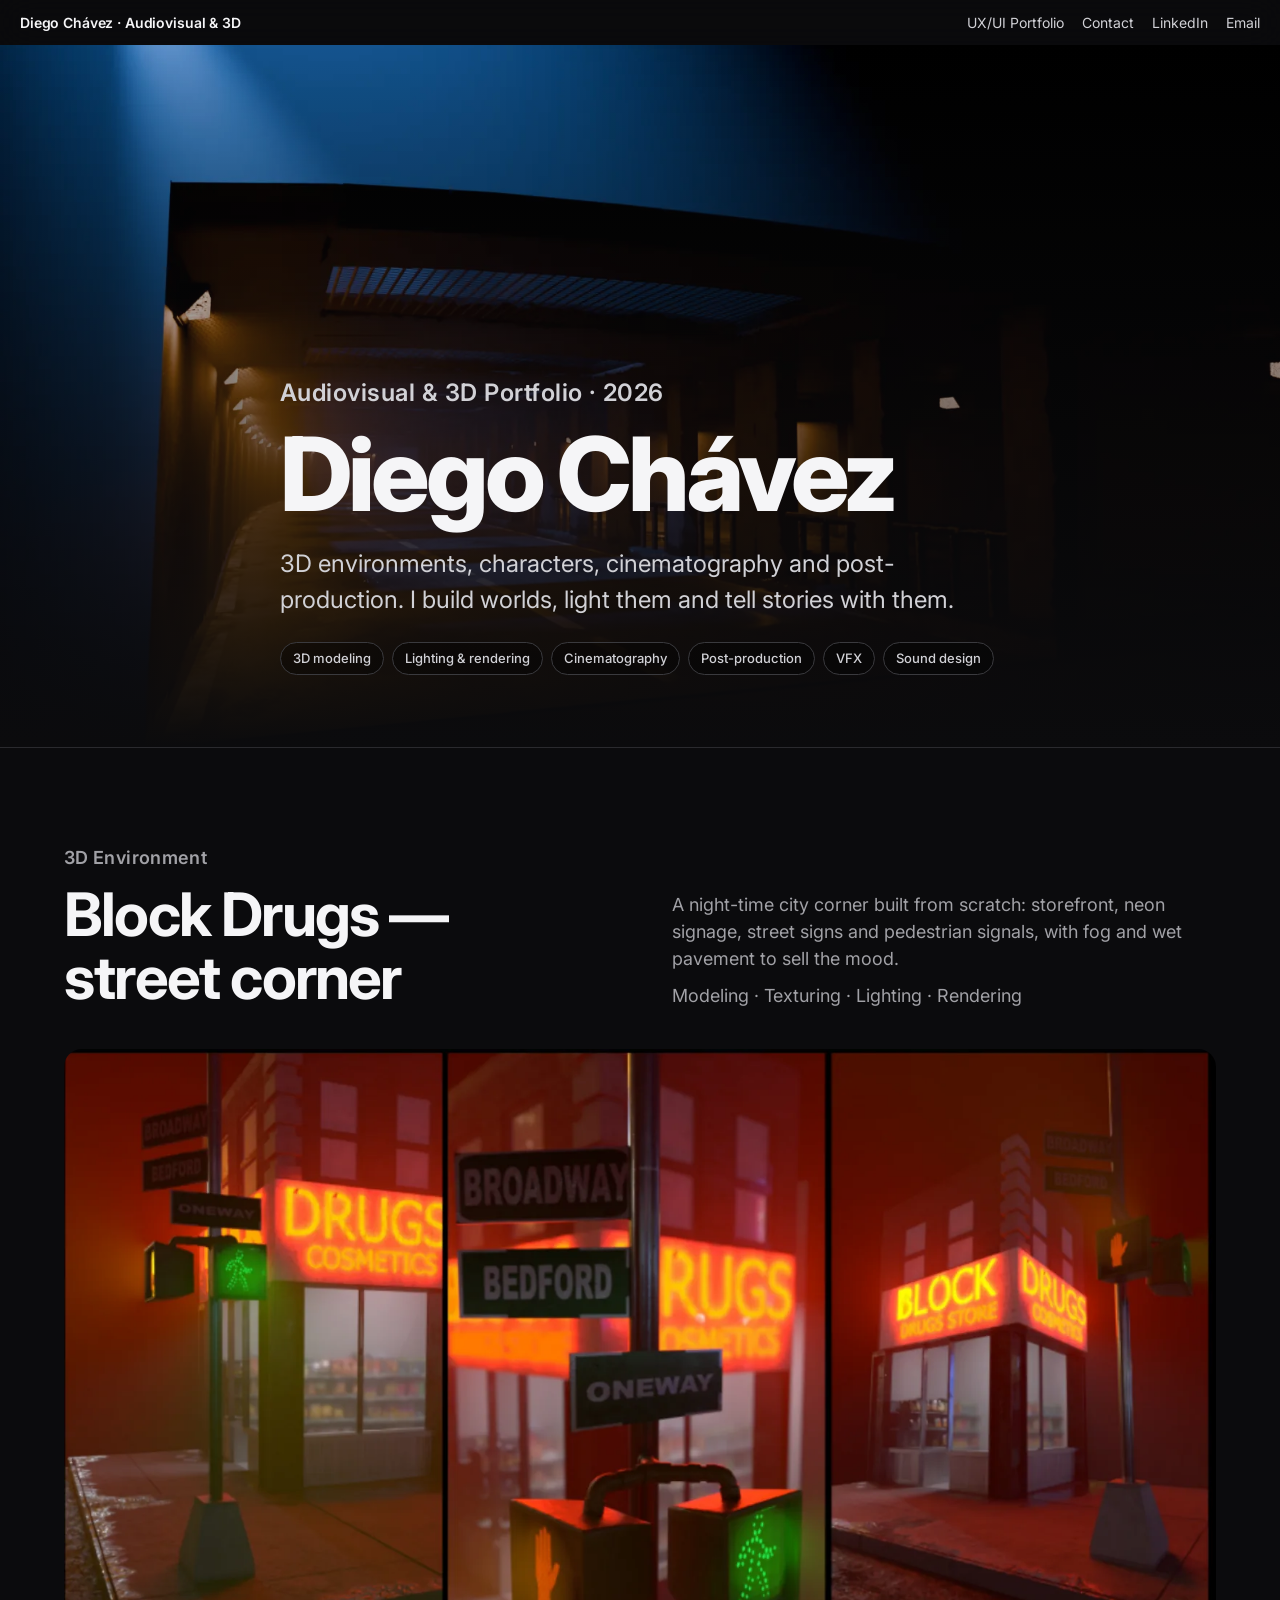
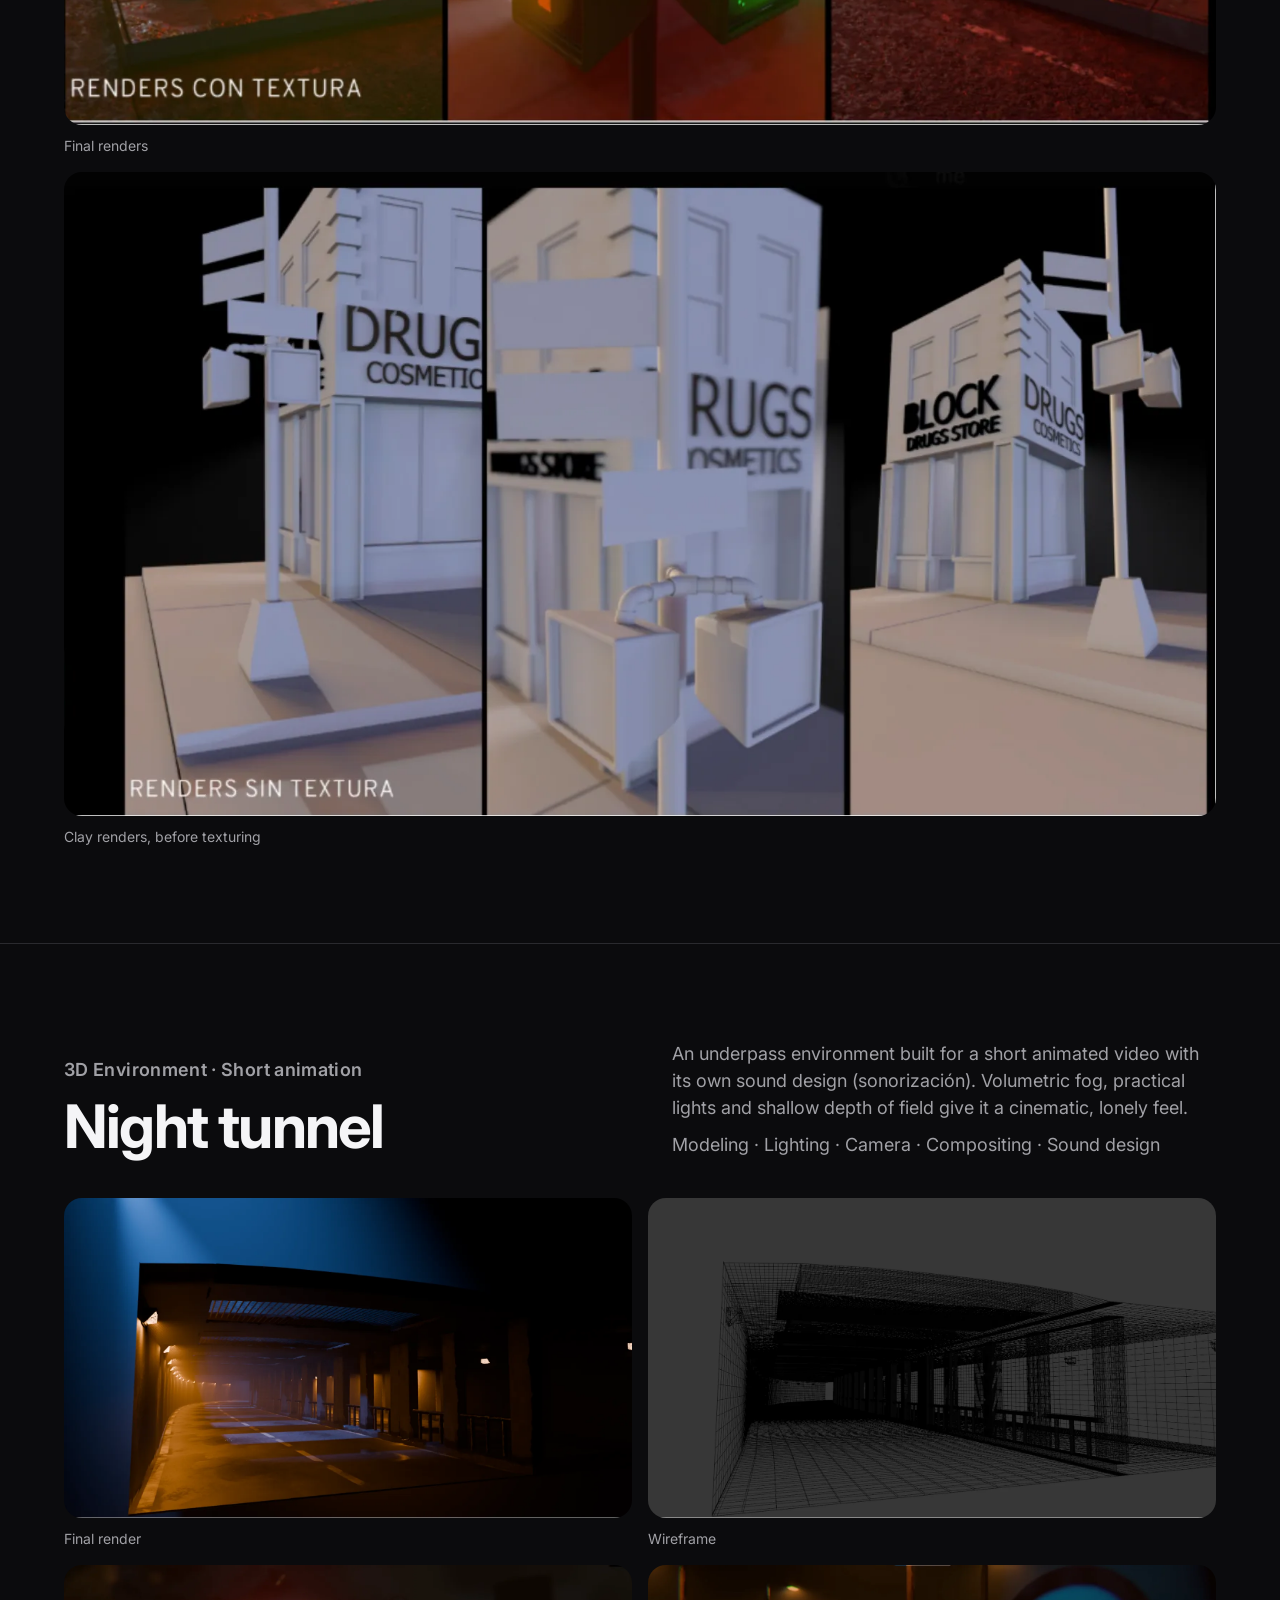
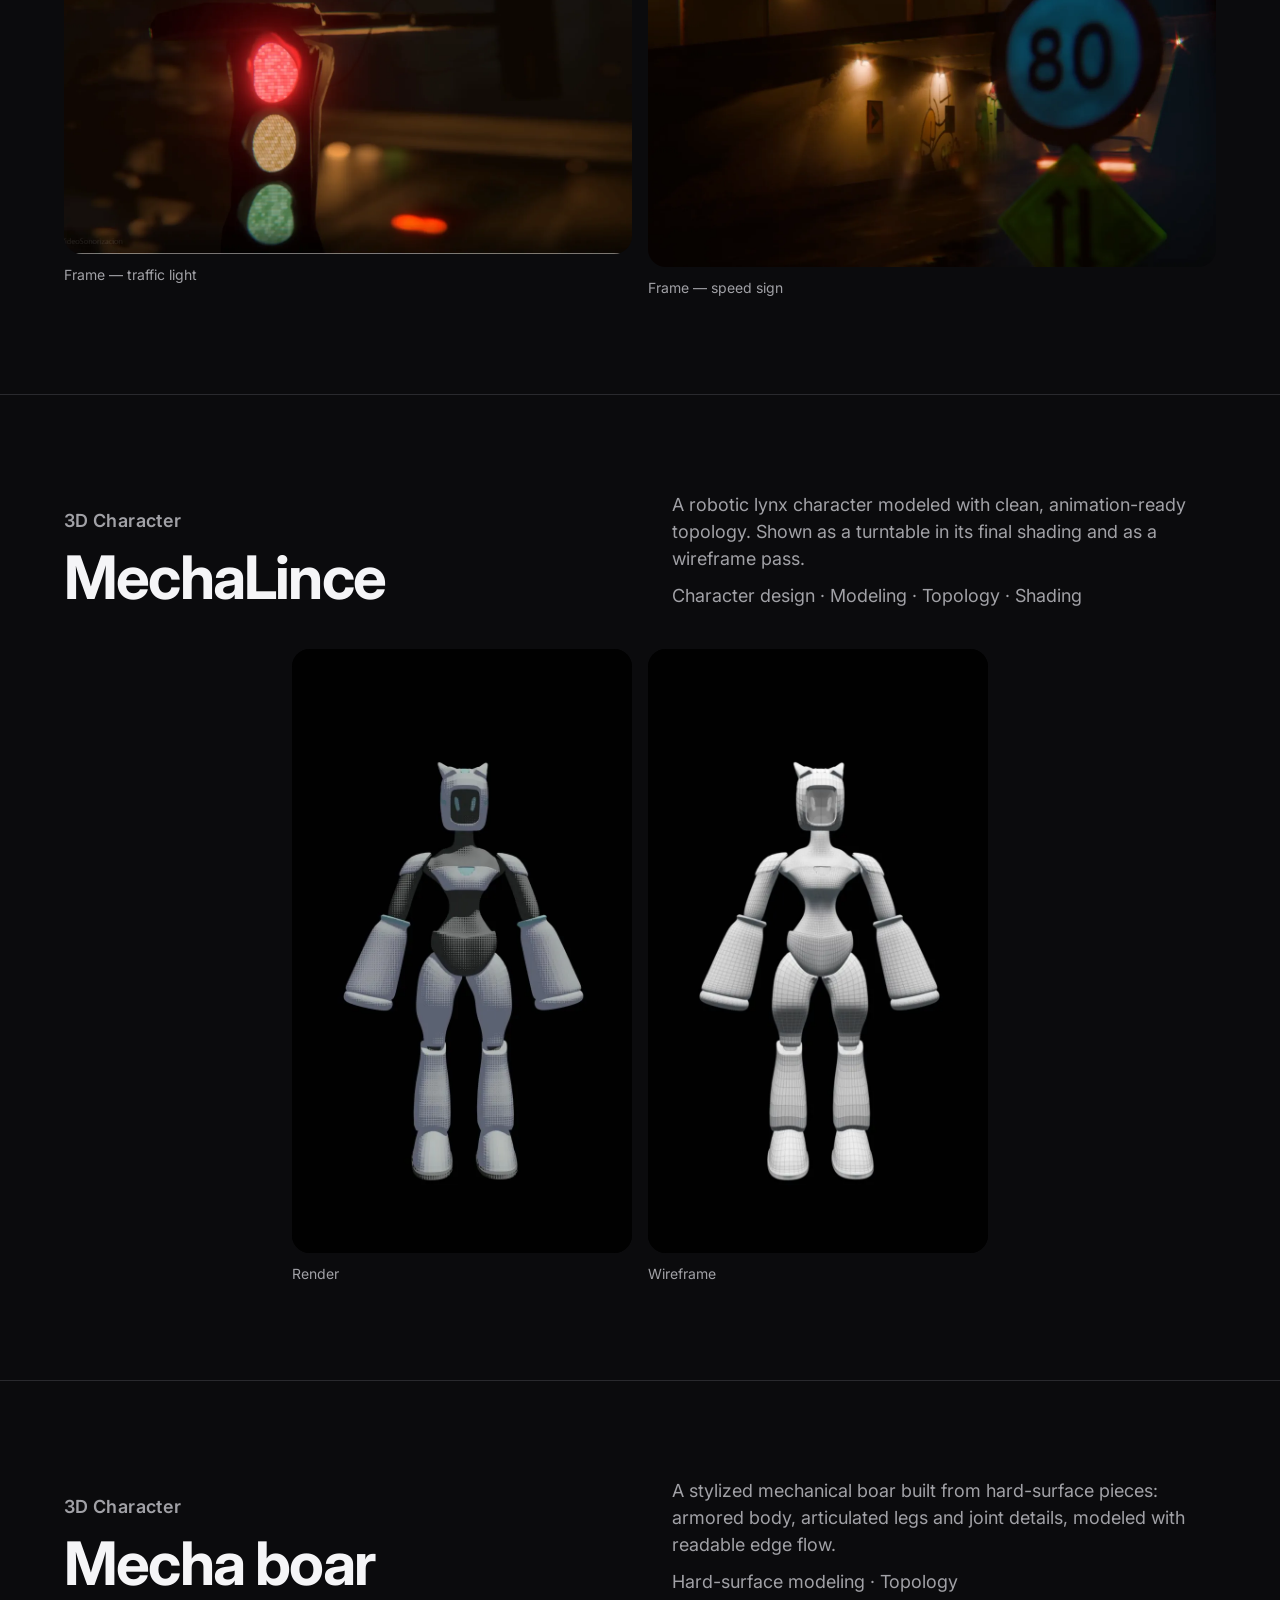
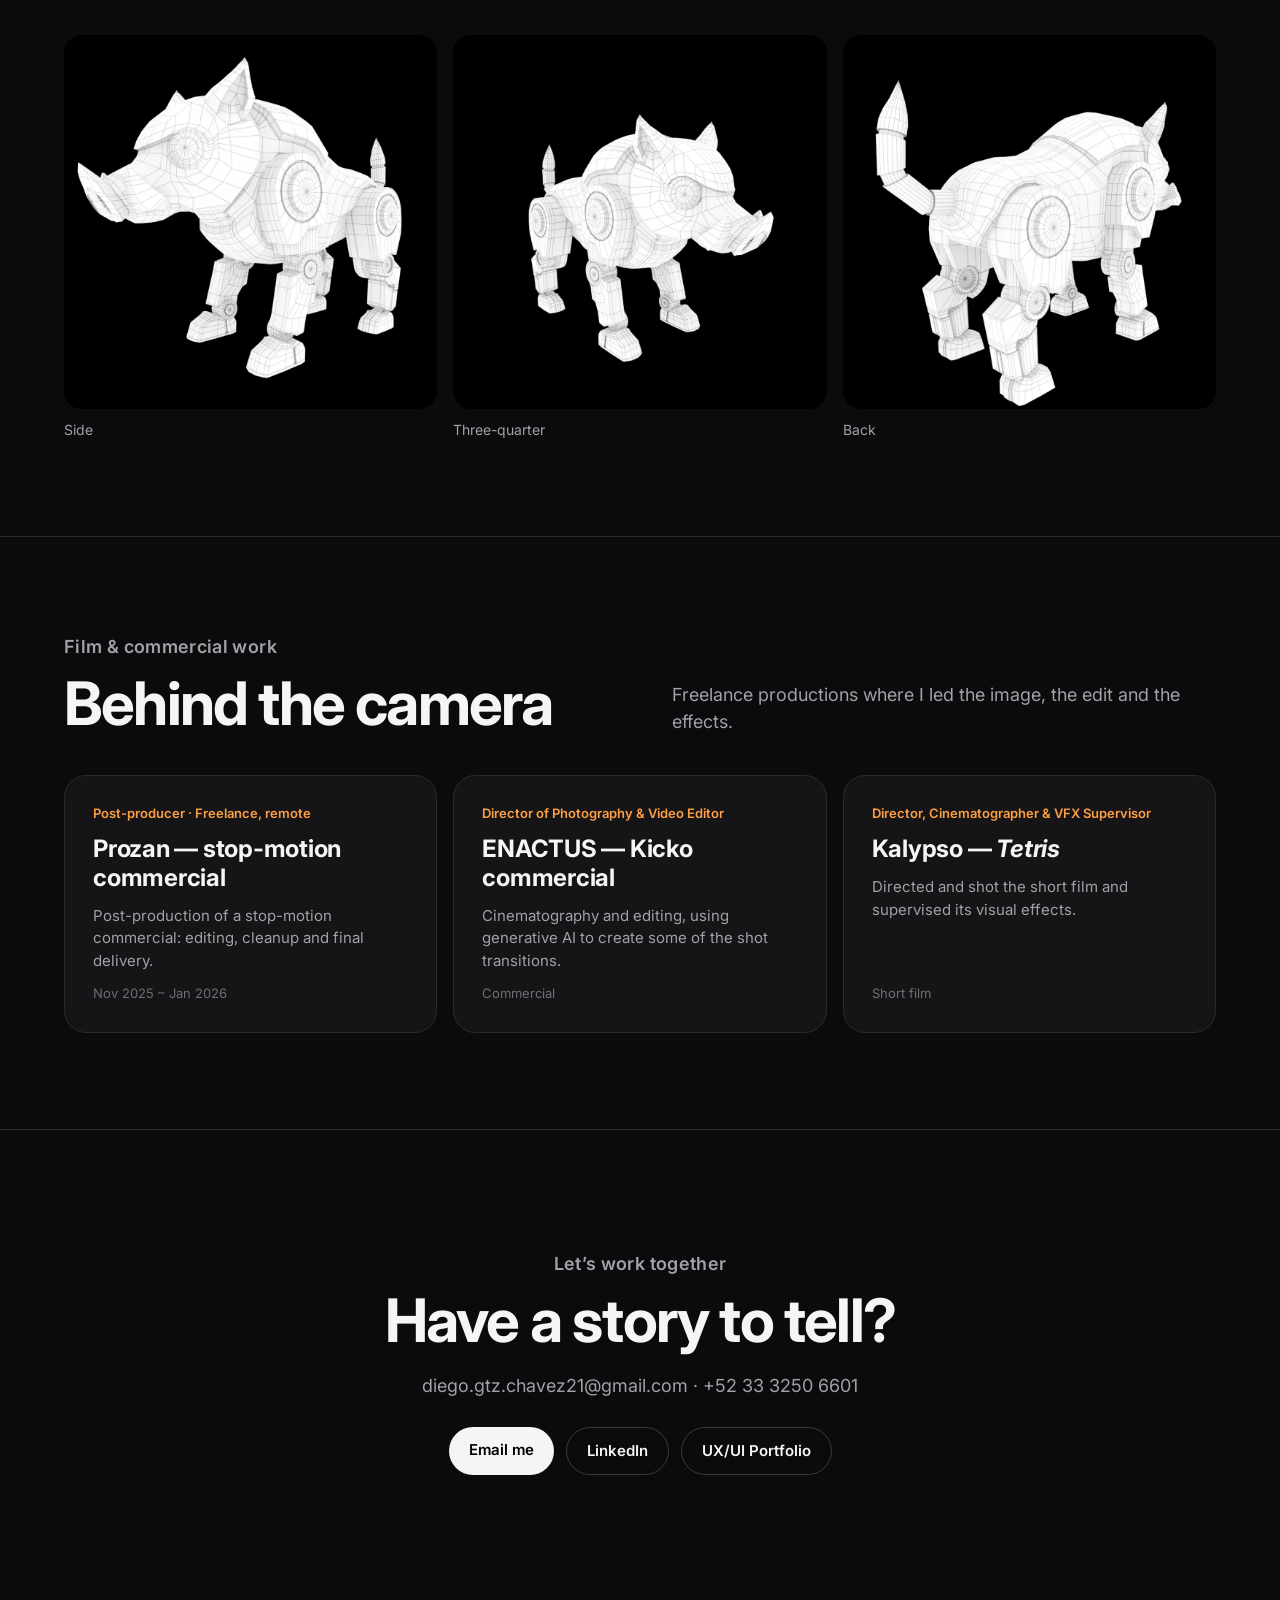
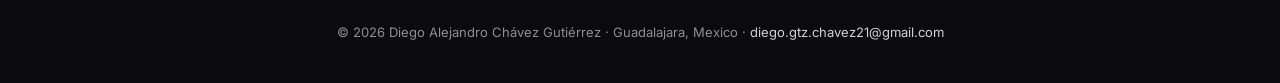
==== audiovisual/index.html @ ccfc6c52 "Add audiovisual portfolio page" ====
<!doctype html>
<html lang="en">
<head>
<meta charset="utf-8">
<meta name="viewport" content="width=device-width, initial-scale=1">
<title>Diego Chávez — Audiovisual & 3D Portfolio</title>
<meta name="description" content="Audiovisual and 3D work by Diego Chávez: 3D environments, character modeling, cinematography, post-production and VFX. Guadalajara, Mexico.">
<meta property="og:title" content="Diego Chávez — Audiovisual & 3D Portfolio">
<meta property="og:description" content="3D · Cinematography · Post-production · VFX · Guadalajara, Mexico">
<meta property="og:image" content="media/tunnel-render.webp">
<meta name="theme-color" content="#0b0b0d">
<link rel="preconnect" href="https://fonts.googleapis.com"><link rel="preconnect" href="https://fonts.gstatic.com" crossorigin>
<link href="https://fonts.googleapis.com/css2?family=Inter:wght@400..800&display=swap" rel="stylesheet">
<style>
:root{--bg:#0b0b0d;--card:#151517;--line:#2a2a2e;--text:#f5f5f7;--muted:#a1a1a6;--dim:#6e6e73;--accent:#ff9f43;--blue:#2997ff}
*{margin:0;padding:0;box-sizing:border-box}
html{scroll-behavior:smooth}
body{background:var(--bg);color:var(--text);font-family:Inter,-apple-system,BlinkMacSystemFont,'Segoe UI',sans-serif;-webkit-font-smoothing:antialiased;line-height:1.5}
a{color:inherit;text-decoration:none}
img,video{display:block;width:100%;height:auto;border-radius:18px;background:#000}
.top{position:sticky;top:0;z-index:50;display:flex;justify-content:space-between;align-items:center;gap:16px;padding:12px 20px;background:rgba(11,11,13,.72);backdrop-filter:saturate(180%) blur(18px);-webkit-backdrop-filter:saturate(180%) blur(18px);font-size:14px}
.top b{font-weight:600;letter-spacing:-.01em;white-space:nowrap}
.top nav{display:flex;gap:18px;flex-wrap:wrap}
.top nav a{color:#d1d1d6}.top nav a:hover{color:#fff}
.wrap{max-width:1200px;margin:0 auto;padding:0 24px}
.hero{min-height:78vh;display:flex;flex-direction:column;justify-content:flex-end;padding:120px 0 72px;background:linear-gradient(180deg,rgba(11,11,13,0) 0%,rgba(11,11,13,.55) 55%,var(--bg) 100%),url(media/tunnel-render.webp) center/cover no-repeat}
.eyebrow{font-size:15px;font-weight:600;color:var(--accent);letter-spacing:.02em;margin-bottom:12px}
h1{font-size:clamp(44px,8vw,104px);font-weight:800;letter-spacing:-.04em;line-height:1}
.hero p{font-size:clamp(18px,2.2vw,24px);color:#d1d1d6;max-width:720px;margin-top:20px}
.tags{display:flex;flex-wrap:wrap;gap:8px;margin-top:24px}
.tag{font-size:13px;font-weight:500;color:#d1d1d6;border:1px solid #3a3a3e;border-radius:999px;padding:6px 12px;background:rgba(0,0,0,.35)}
section{padding:96px 0;border-top:1px solid var(--line)}
.head{display:grid;grid-template-columns:1fr 1fr;gap:32px 64px;align-items:end;margin-bottom:40px}
h2{font-size:clamp(34px,5vw,60px);font-weight:700;letter-spacing:-.03em;line-height:1.05}
.head p{color:var(--muted);font-size:18px}
.meta{font-size:14px;color:var(--dim);margin-top:10px}
.grid{display:grid;gap:16px}
.g2{grid-template-columns:1fr 1fr}.g3{grid-template-columns:repeat(3,1fr)}
figure{display:flex;flex-direction:column;gap:10px}
figcaption{font-size:14px;color:var(--muted)}
.vert{display:grid;grid-template-columns:repeat(2,minmax(0,340px));gap:16px;justify-content:center}
.cards{display:grid;grid-template-columns:repeat(3,1fr);gap:16px}
.card{background:var(--card);border:1px solid var(--line);border-radius:22px;padding:28px;display:flex;flex-direction:column;gap:12px}
.card .role{font-size:13px;font-weight:600;color:var(--accent)}
.card h3{font-size:24px;font-weight:700;letter-spacing:-.01em;line-height:1.2}
.card p{color:var(--muted);font-size:15px}
.card .when{font-size:13px;color:var(--dim);margin-top:auto}
.cta{text-align:center;padding:120px 0}
.cta h2{margin-bottom:20px}
.cta p{color:var(--muted);font-size:18px}
.cta .links{display:flex;gap:12px;justify-content:center;flex-wrap:wrap;margin-top:28px}
.btn{font-size:15px;font-weight:600;padding:12px 20px;border-radius:999px;background:var(--text);color:#000}
.btn.ghost{background:transparent;color:var(--text);border:1px solid #3a3a3e}
footer{color:#8e8e93;text-align:center;font-size:13px;padding:28px 16px 40px}
footer a{color:#d1d1d6}
@media (max-width:860px){.head,.g2,.g3,.cards{grid-template-columns:1fr}.head{gap:16px}section{padding:72px 0}}
@media (max-width:640px){.top{font-size:12px;padding:10px 14px}.top nav{gap:12px}.top nav a:nth-child(n+3){display:none}.wrap{padding:0 16px}.vert{grid-template-columns:1fr 1fr;gap:10px}}
</style>
</head>
<body>
<header class="top"><b>Diego Chávez · Audiovisual & 3D</b>
<nav><a href="../">UX/UI Portfolio</a><a href="#contact">Contact</a><a href="https://www.linkedin.com/in/diego-cha" target="_blank" rel="noopener">LinkedIn</a><a href="mailto:diego.gtz.chavez21@gmail.com">Email</a></nav></header>

<main>
<div class="hero"><div class="wrap">
  <p class="eyebrow">Audiovisual & 3D Portfolio · 2026</p>
  <h1>Diego Chávez</h1>
  <p>3D environments, characters, cinematography and post-production. I build worlds, light them and tell stories with them.</p>
  <div class="tags"><span class="tag">3D modeling</span><span class="tag">Lighting & rendering</span><span class="tag">Cinematography</span><span class="tag">Post-production</span><span class="tag">VFX</span><span class="tag">Sound design</span></div>
</div></div>

<section id="corner"><div class="wrap">
  <div class="head">
    <div><p class="eyebrow">3D Environment</p><h2>Block Drugs — street corner</h2></div>
    <div><p>A night-time city corner built from scratch: storefront, neon signage, street signs and pedestrian signals, with fog and wet pavement to sell the mood.</p><p class="meta">Modeling · Texturing · Lighting · Rendering</p></div>
  </div>
  <div class="grid">
    <figure><img src="media/corner-textured.webp" alt="Block Drugs street corner, final textured renders with neon lighting" loading="lazy"><figcaption>Final renders</figcaption></figure>
    <figure><img src="media/corner-clay.webp" alt="Block Drugs street corner, untextured clay renders" loading="lazy"><figcaption>Clay renders, before texturing</figcaption></figure>
  </div>
</div></section>

<section id="tunnel"><div class="wrap">
  <div class="head">
    <div><p class="eyebrow">3D Environment · Short animation</p><h2>Night tunnel</h2></div>
    <div><p>An underpass environment built for a short animated video with its own sound design (sonorización). Volumetric fog, practical lights and shallow depth of field give it a cinematic, lonely feel.</p><p class="meta">Modeling · Lighting · Camera · Compositing · Sound design</p></div>
  </div>
  <div class="grid g2">
    <figure><img src="media/tunnel-render.webp" alt="Night tunnel final render with orange lights and blue haze" loading="lazy"><figcaption>Final render</figcaption></figure>
    <figure><img src="media/tunnel-wireframe.webp" alt="Night tunnel wireframe" loading="lazy"><figcaption>Wireframe</figcaption></figure>
    <figure><img src="media/tunnel-traffic-light.webp" alt="Close-up of a red traffic light at night" loading="lazy"><figcaption>Frame — traffic light</figcaption></figure>
    <figure><img src="media/tunnel-sign.webp" alt="Speed limit 80 sign in the foreground of the tunnel" loading="lazy"><figcaption>Frame — speed sign</figcaption></figure>
  </div>
</div></section>

<section id="mechalince"><div class="wrap">
  <div class="head">
    <div><p class="eyebrow">3D Character</p><h2>MechaLince</h2></div>
    <div><p>A robotic lynx character modeled with clean, animation-ready topology. Shown as a turntable in its final shading and as a wireframe pass.</p><p class="meta">Character design · Modeling · Topology · Shading</p></div>
  </div>
  <div class="vert">
    <figure><video src="media/mechalince.mp4" poster="media/mechalince-poster.webp" autoplay muted loop playsinline preload="metadata" aria-label="MechaLince turntable render"></video><figcaption>Render</figcaption></figure>
    <figure><video src="media/mechalince-wireframe.mp4" poster="media/mechalince-wireframe-poster.webp" autoplay muted loop playsinline preload="metadata" aria-label="MechaLince wireframe turntable"></video><figcaption>Wireframe</figcaption></figure>
  </div>
</div></section>

<section id="boar"><div class="wrap">
  <div class="head">
    <div><p class="eyebrow">3D Character</p><h2>Mecha boar</h2></div>
    <div><p>A stylized mechanical boar built from hard-surface pieces: armored body, articulated legs and joint details, modeled with readable edge flow.</p><p class="meta">Hard-surface modeling · Topology</p></div>
  </div>
  <div class="grid g3">
    <figure><img src="media/boar-side.webp" alt="Mecha boar wireframe, side view" loading="lazy"><figcaption>Side</figcaption></figure>
    <figure><img src="media/boar-front.webp" alt="Mecha boar wireframe, three-quarter view" loading="lazy"><figcaption>Three-quarter</figcaption></figure>
    <figure><img src="media/boar-back.webp" alt="Mecha boar wireframe, back view" loading="lazy"><figcaption>Back</figcaption></figure>
  </div>
</div></section>

<section id="film"><div class="wrap">
  <div class="head">
    <div><p class="eyebrow">Film & commercial work</p><h2>Behind the camera</h2></div>
    <div><p>Freelance productions where I led the image, the edit and the effects.</p></div>
  </div>
  <div class="cards">
    <article class="card"><p class="role">Post-producer · Freelance, remote</p><h3>Prozan — stop-motion commercial</h3><p>Post-production of a stop-motion commercial: editing, cleanup and final delivery.</p><p class="when">Nov 2025 – Jan 2026</p></article>
    <article class="card"><p class="role">Director of Photography & Video Editor</p><h3>ENACTUS — Kicko commercial</h3><p>Cinematography and editing, using generative AI to create some of the shot transitions.</p><p class="when">Commercial</p></article>
    <article class="card"><p class="role">Director, Cinematographer & VFX Supervisor</p><h3>Kalypso — <i>Tetris</i></h3><p>Directed and shot the short film and supervised its visual effects.</p><p class="when">Short film</p></article>
  </div>
</div></section>

<section id="contact" class="cta"><div class="wrap">
  <p class="eyebrow">Let’s work together</p>
  <h2>Have a story to tell?</h2>
  <p>diego.gtz.chavez21@gmail.com · +52 33 3250 6601</p>
  <div class="links"><a class="btn" href="mailto:diego.gtz.chavez21@gmail.com">Email me</a><a class="btn ghost" href="https://www.linkedin.com/in/diego-cha" target="_blank" rel="noopener">LinkedIn</a><a class="btn ghost" href="../">UX/UI Portfolio</a></div>
</div></section>
</main>
<footer>© 2026 Diego Alejandro Chávez Gutiérrez · Guadalajara, Mexico · <a href="mailto:diego.gtz.chavez21@gmail.com">diego.gtz.chavez21@gmail.com</a></footer>
</body>
</html>
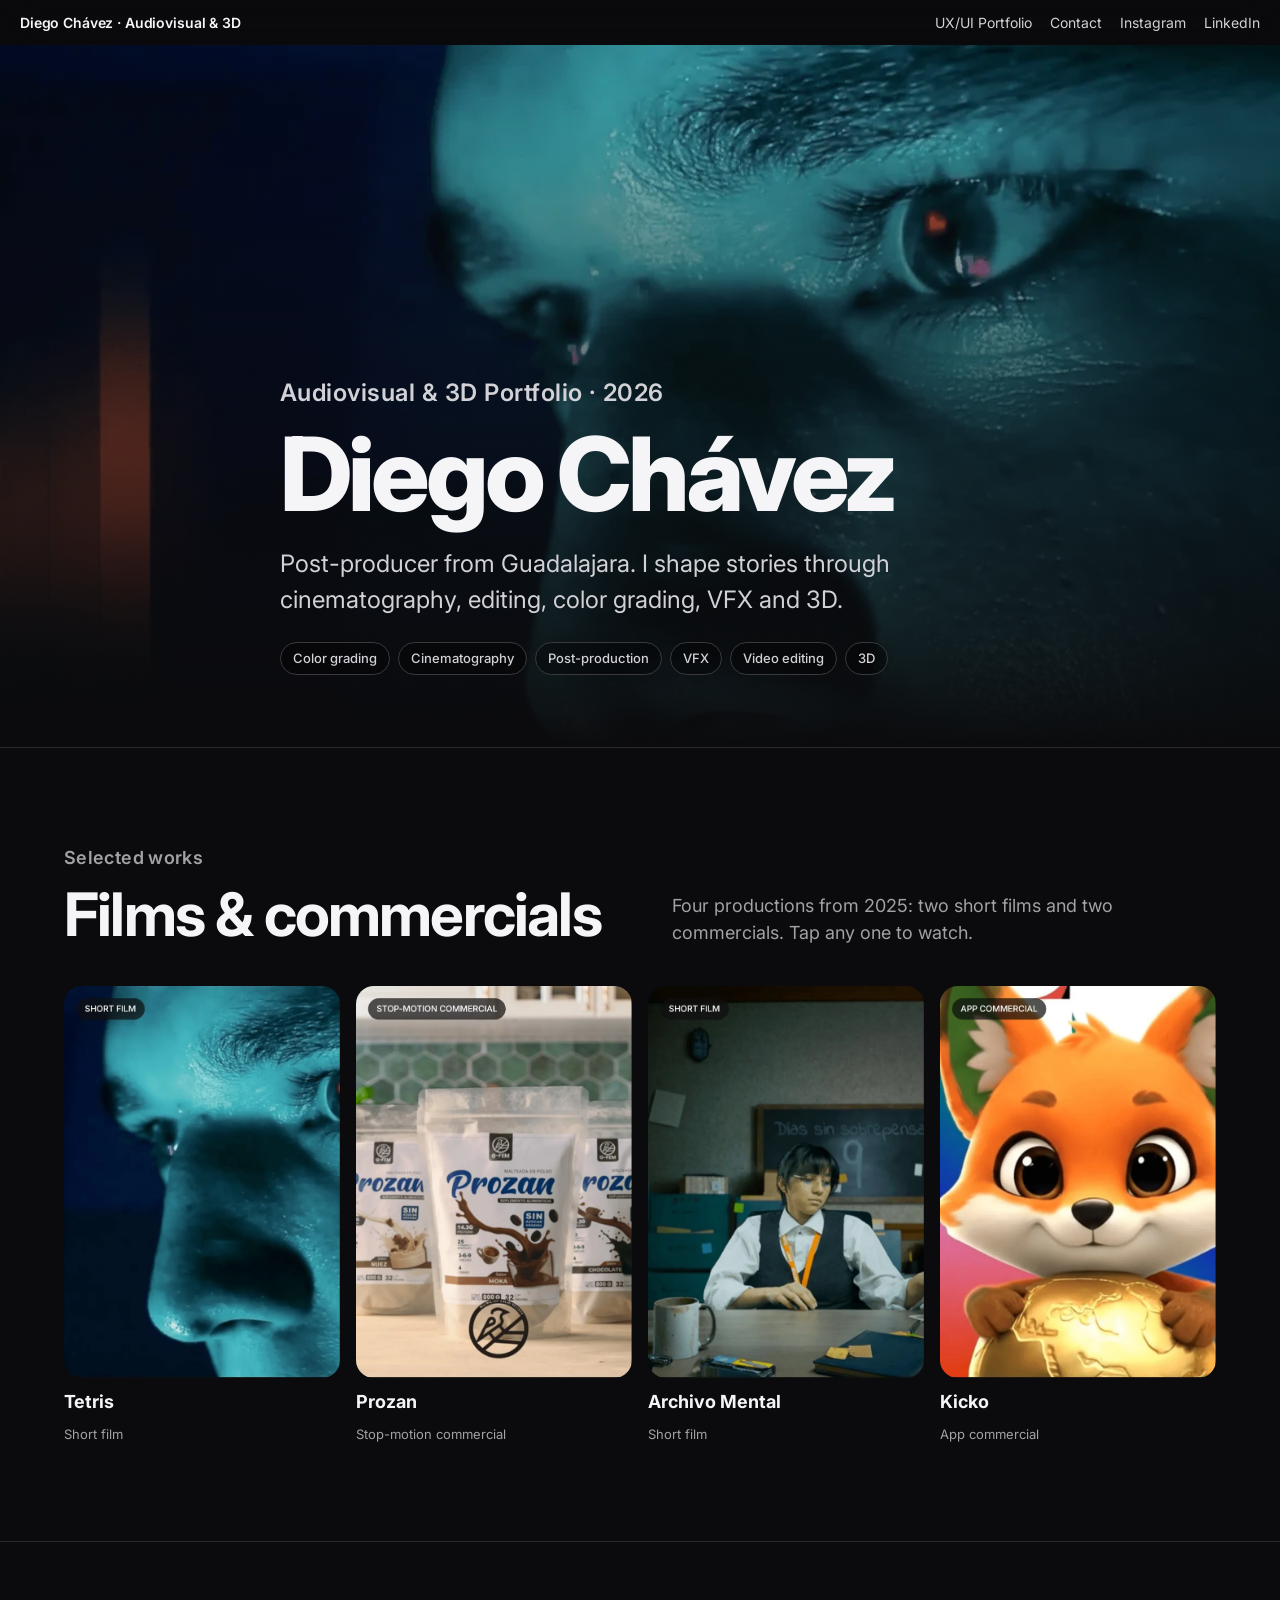
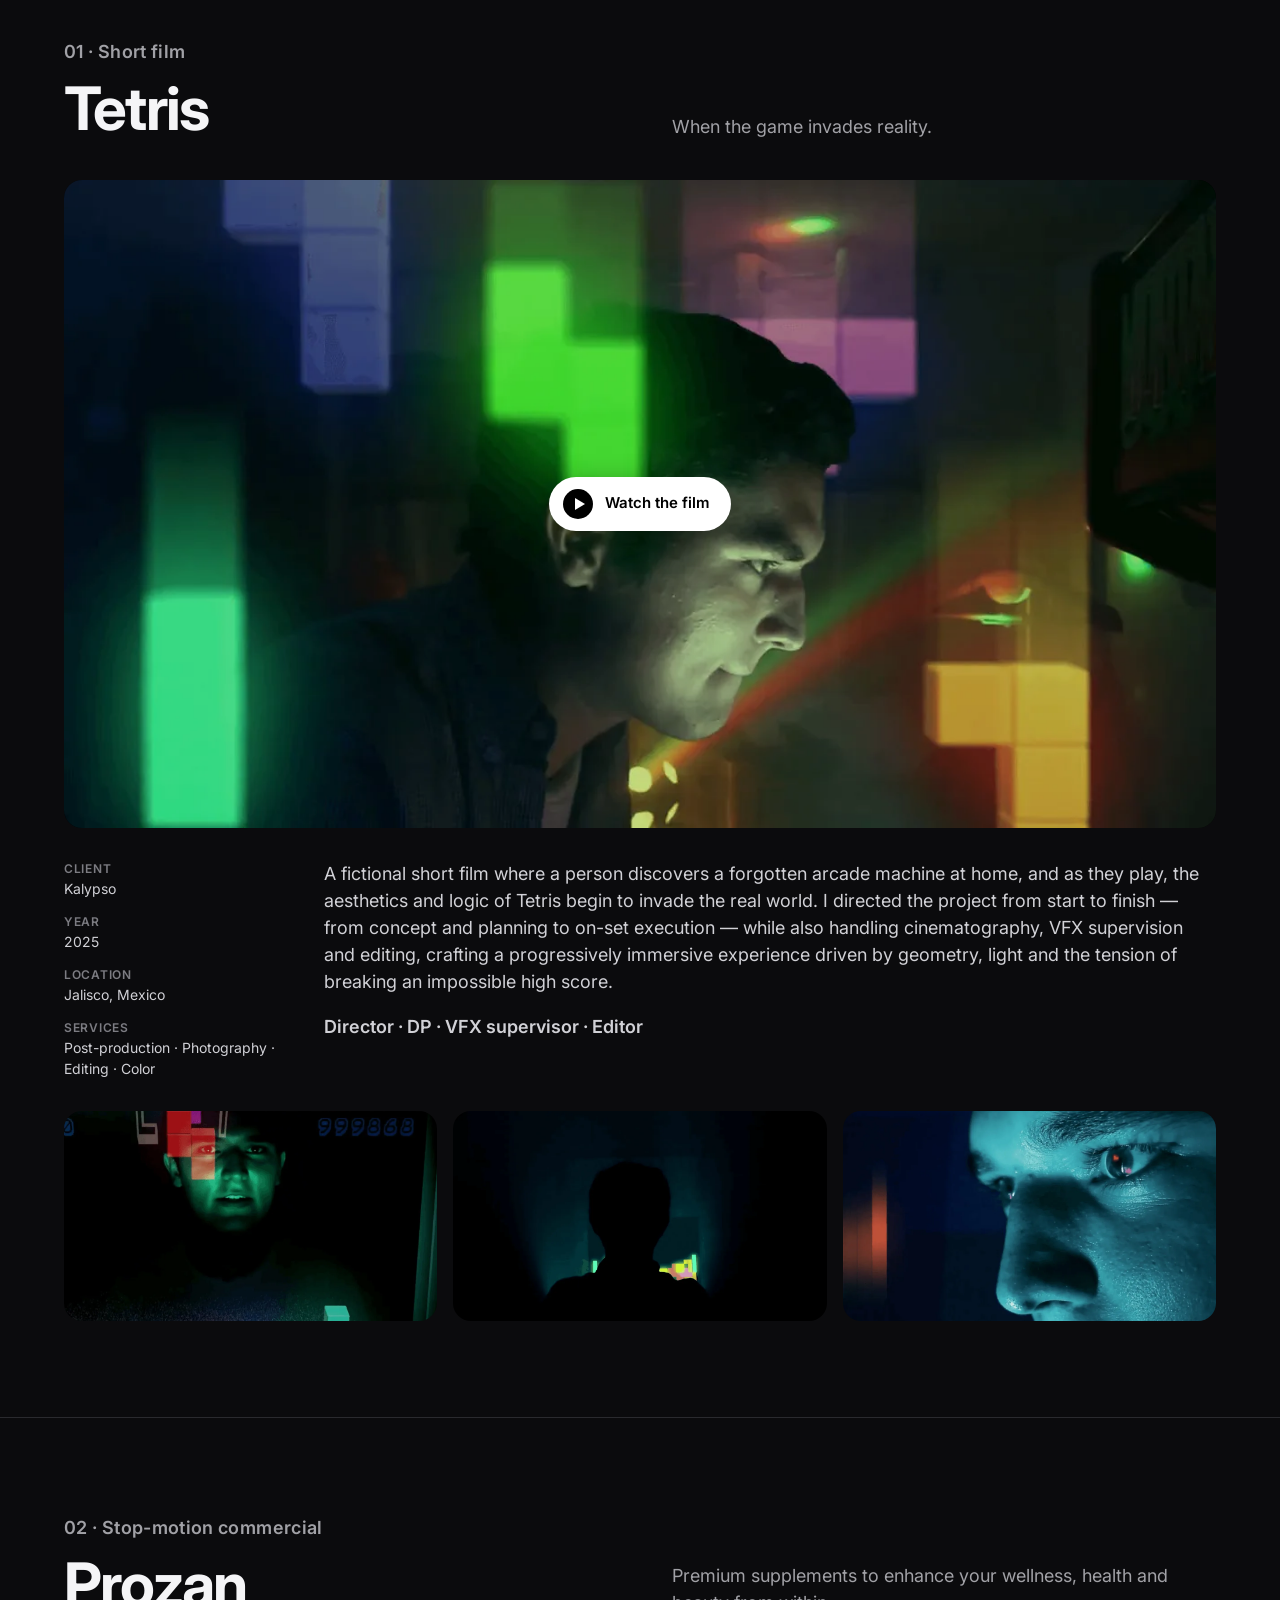
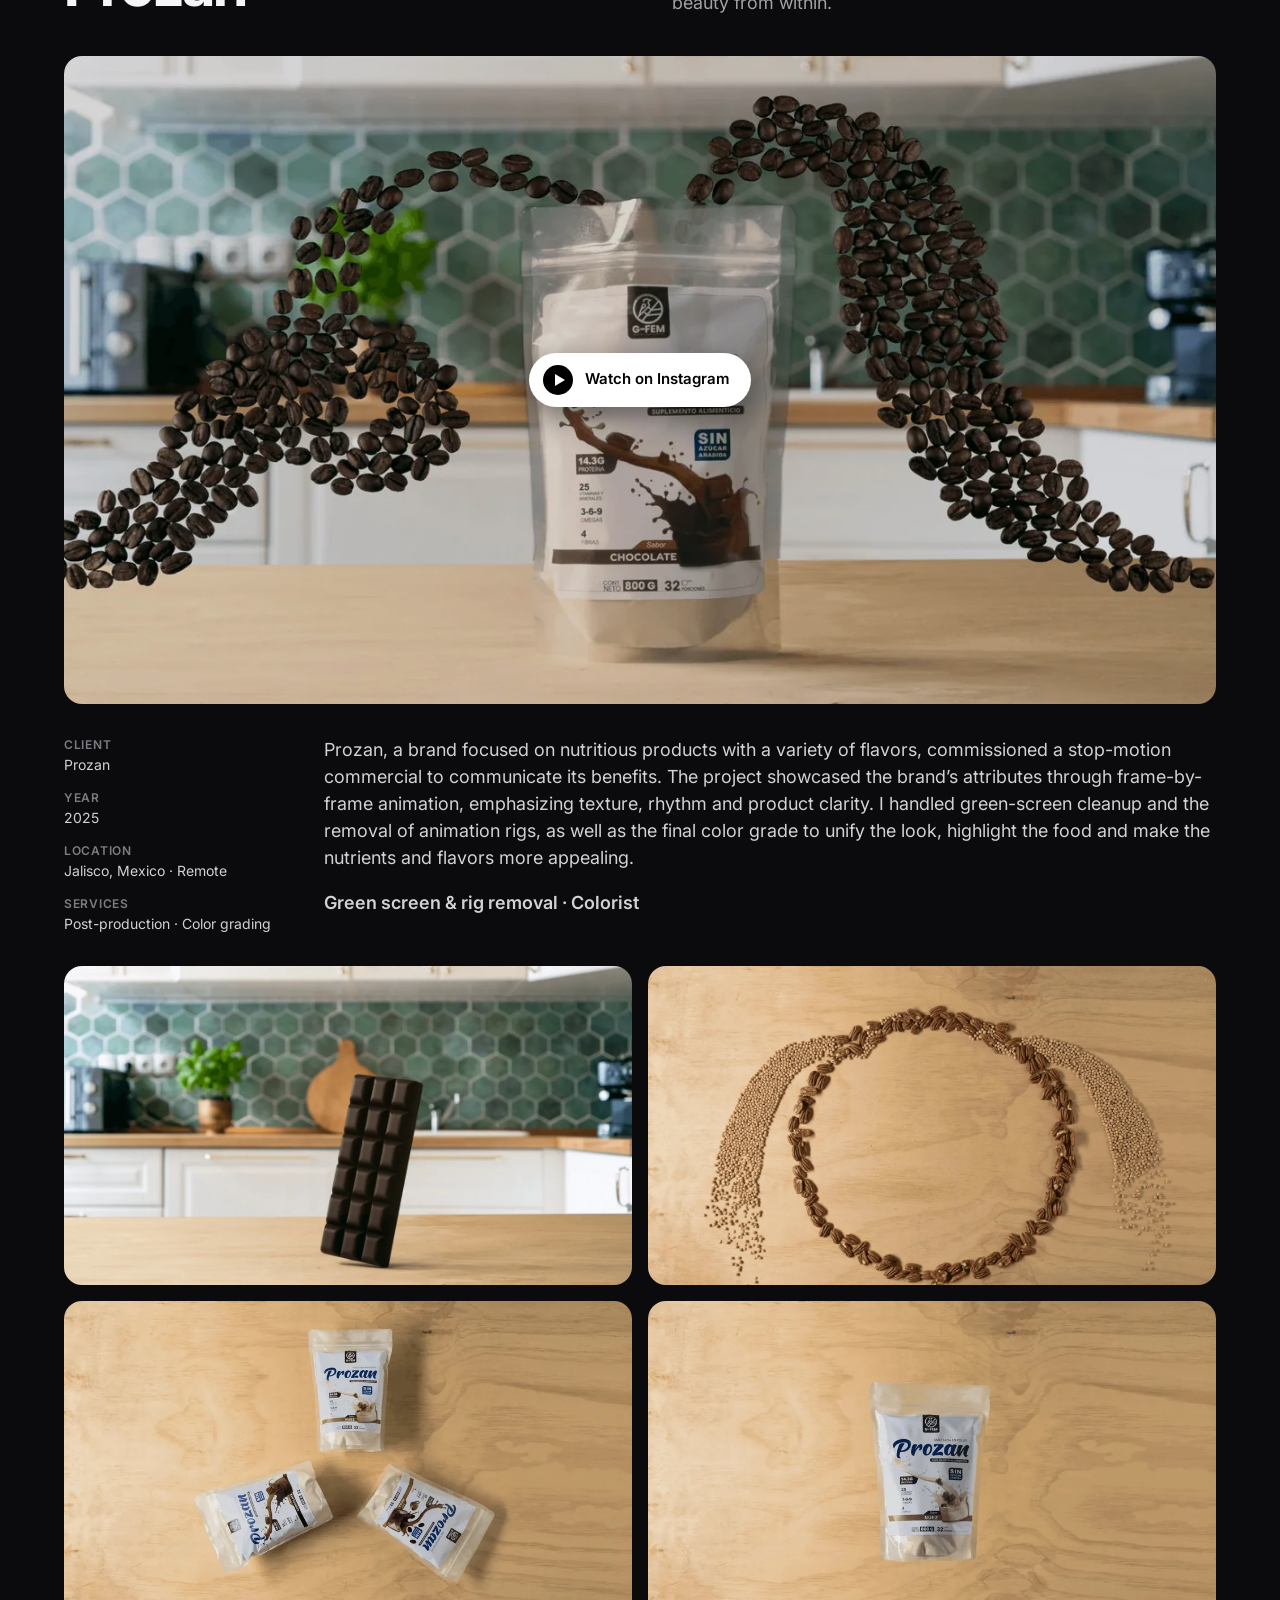
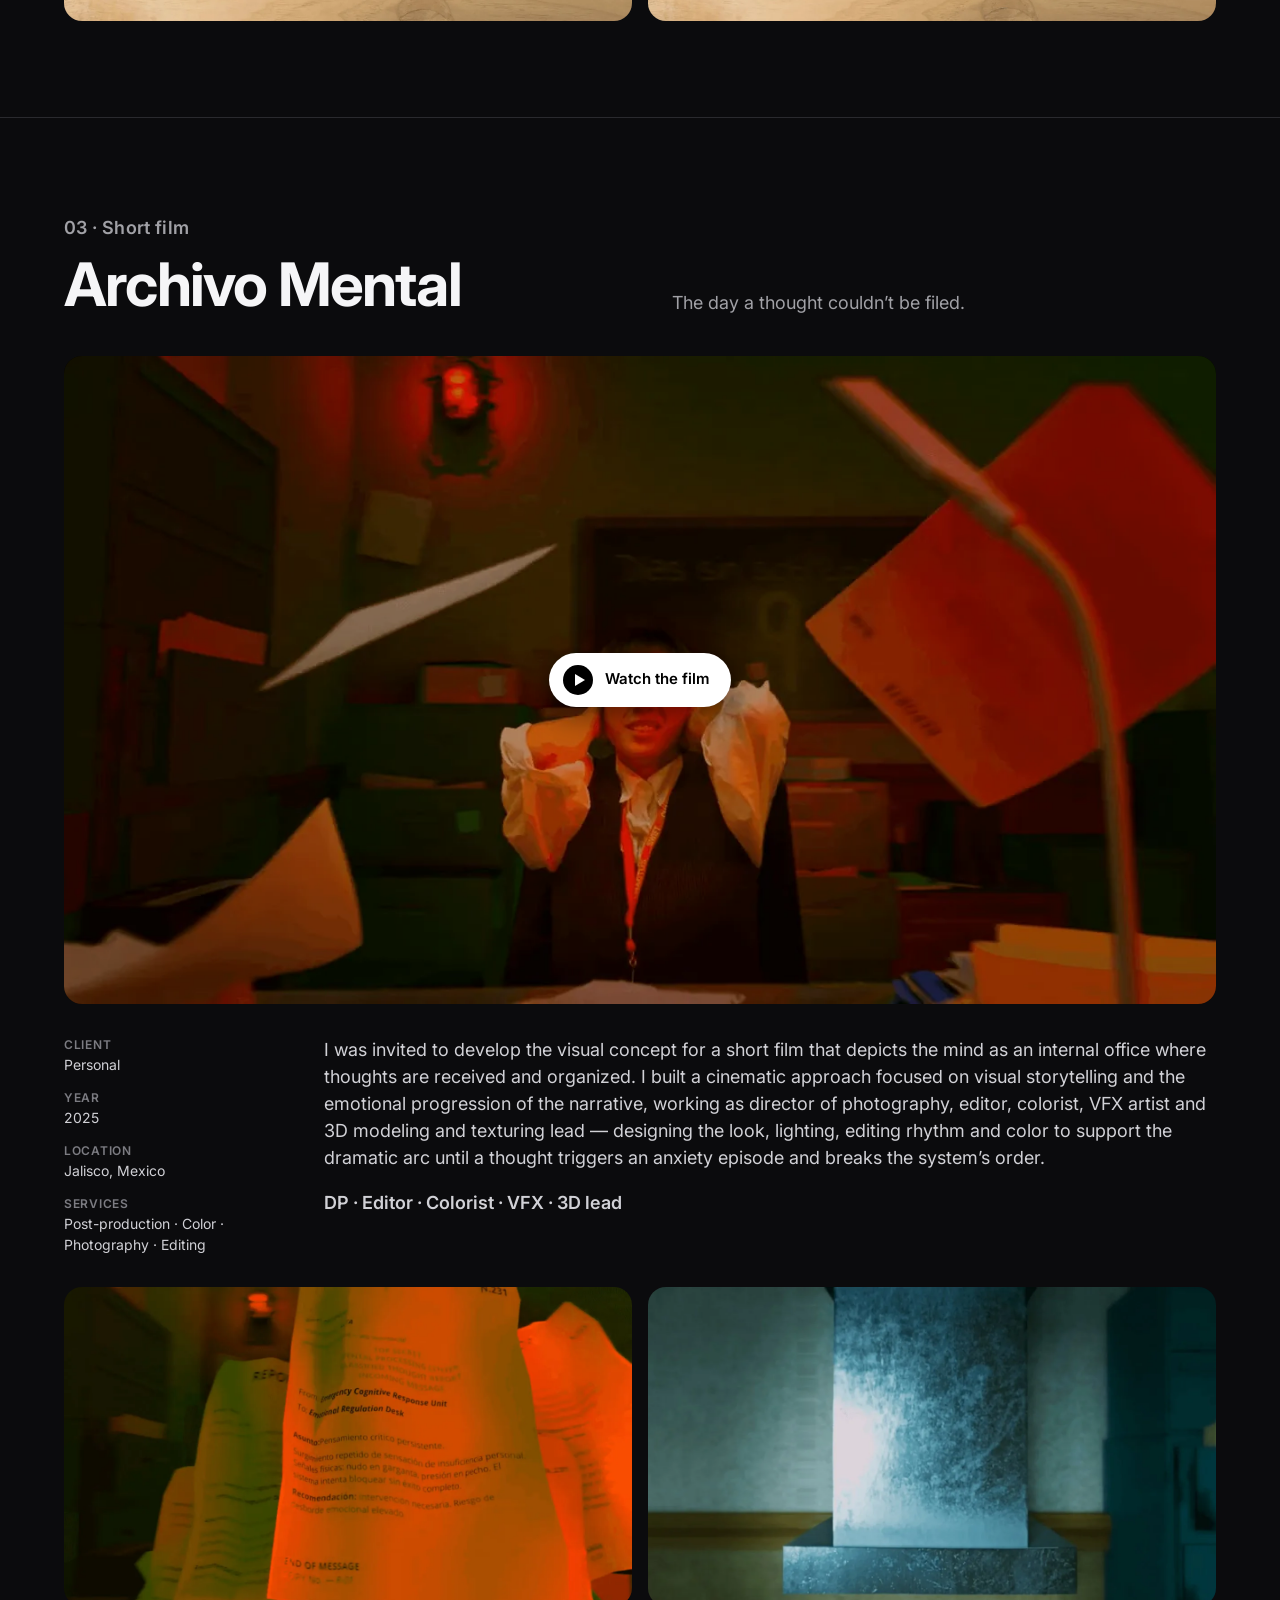
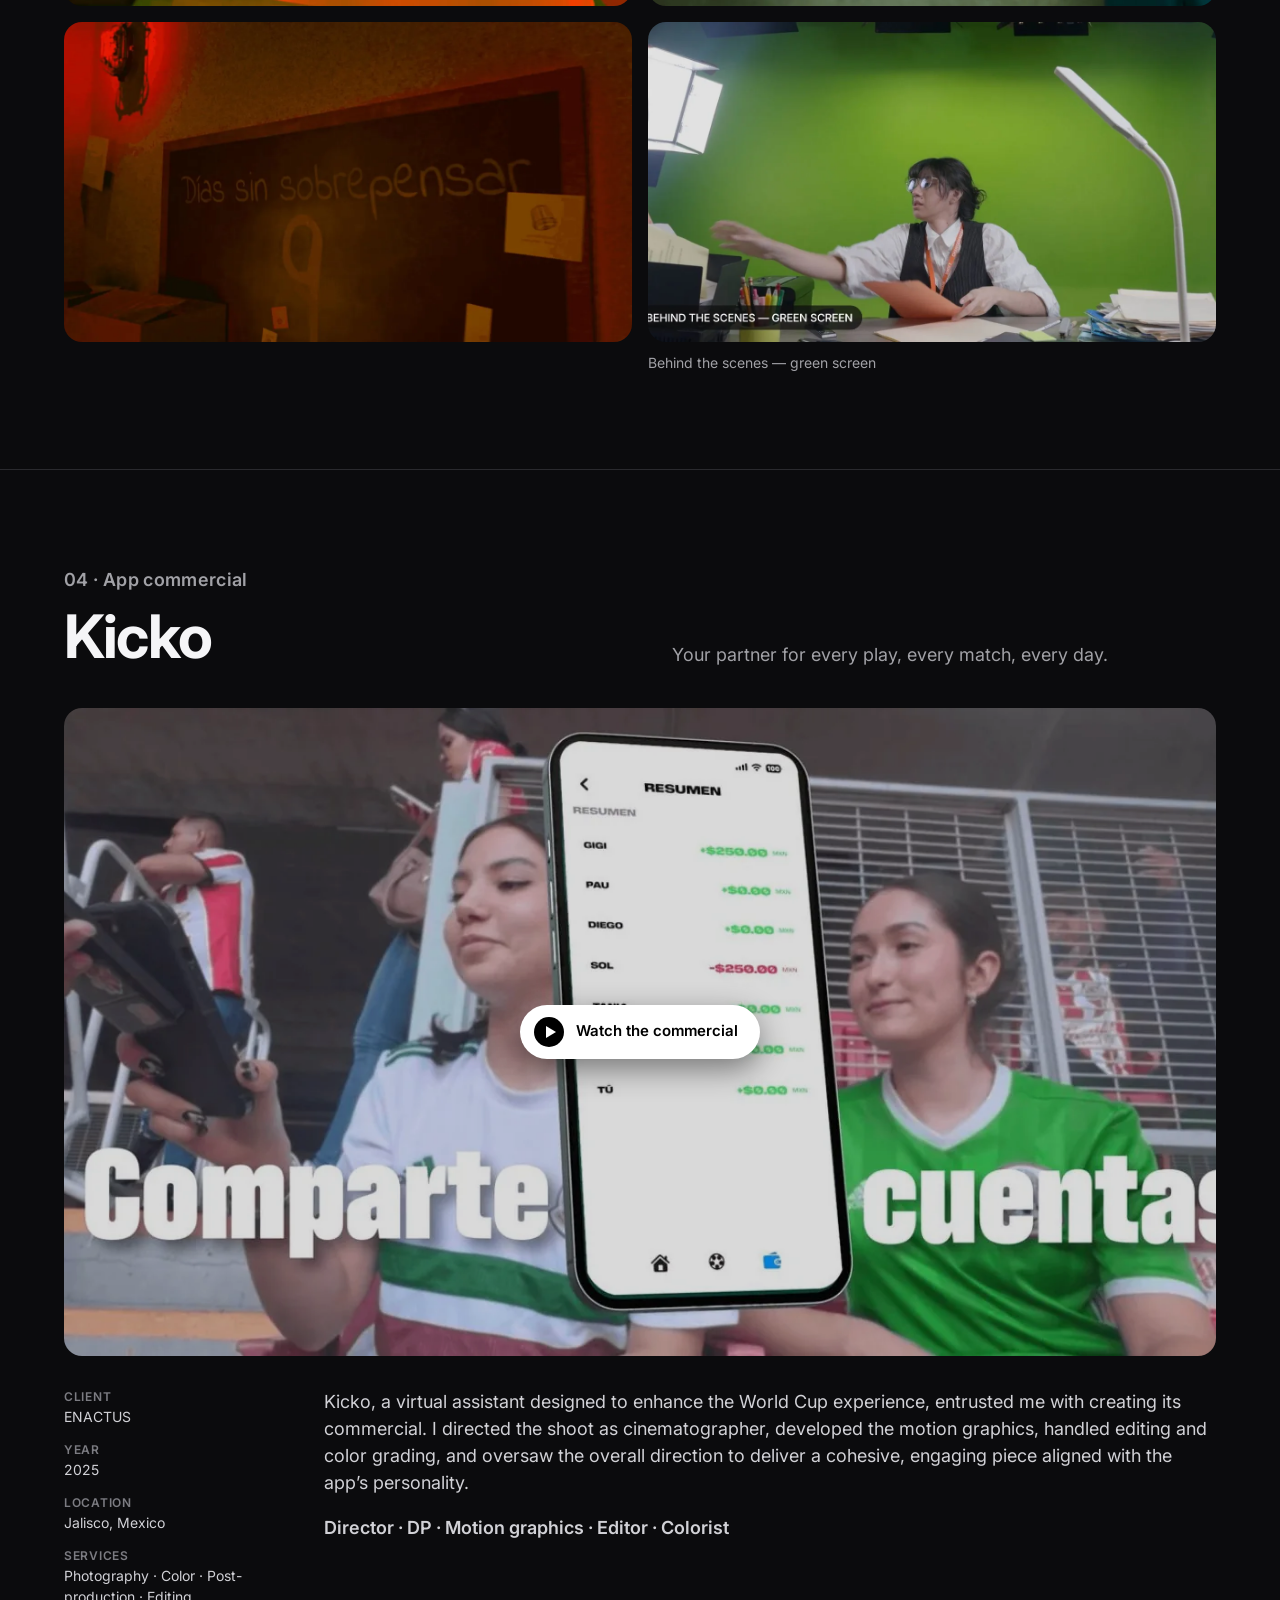
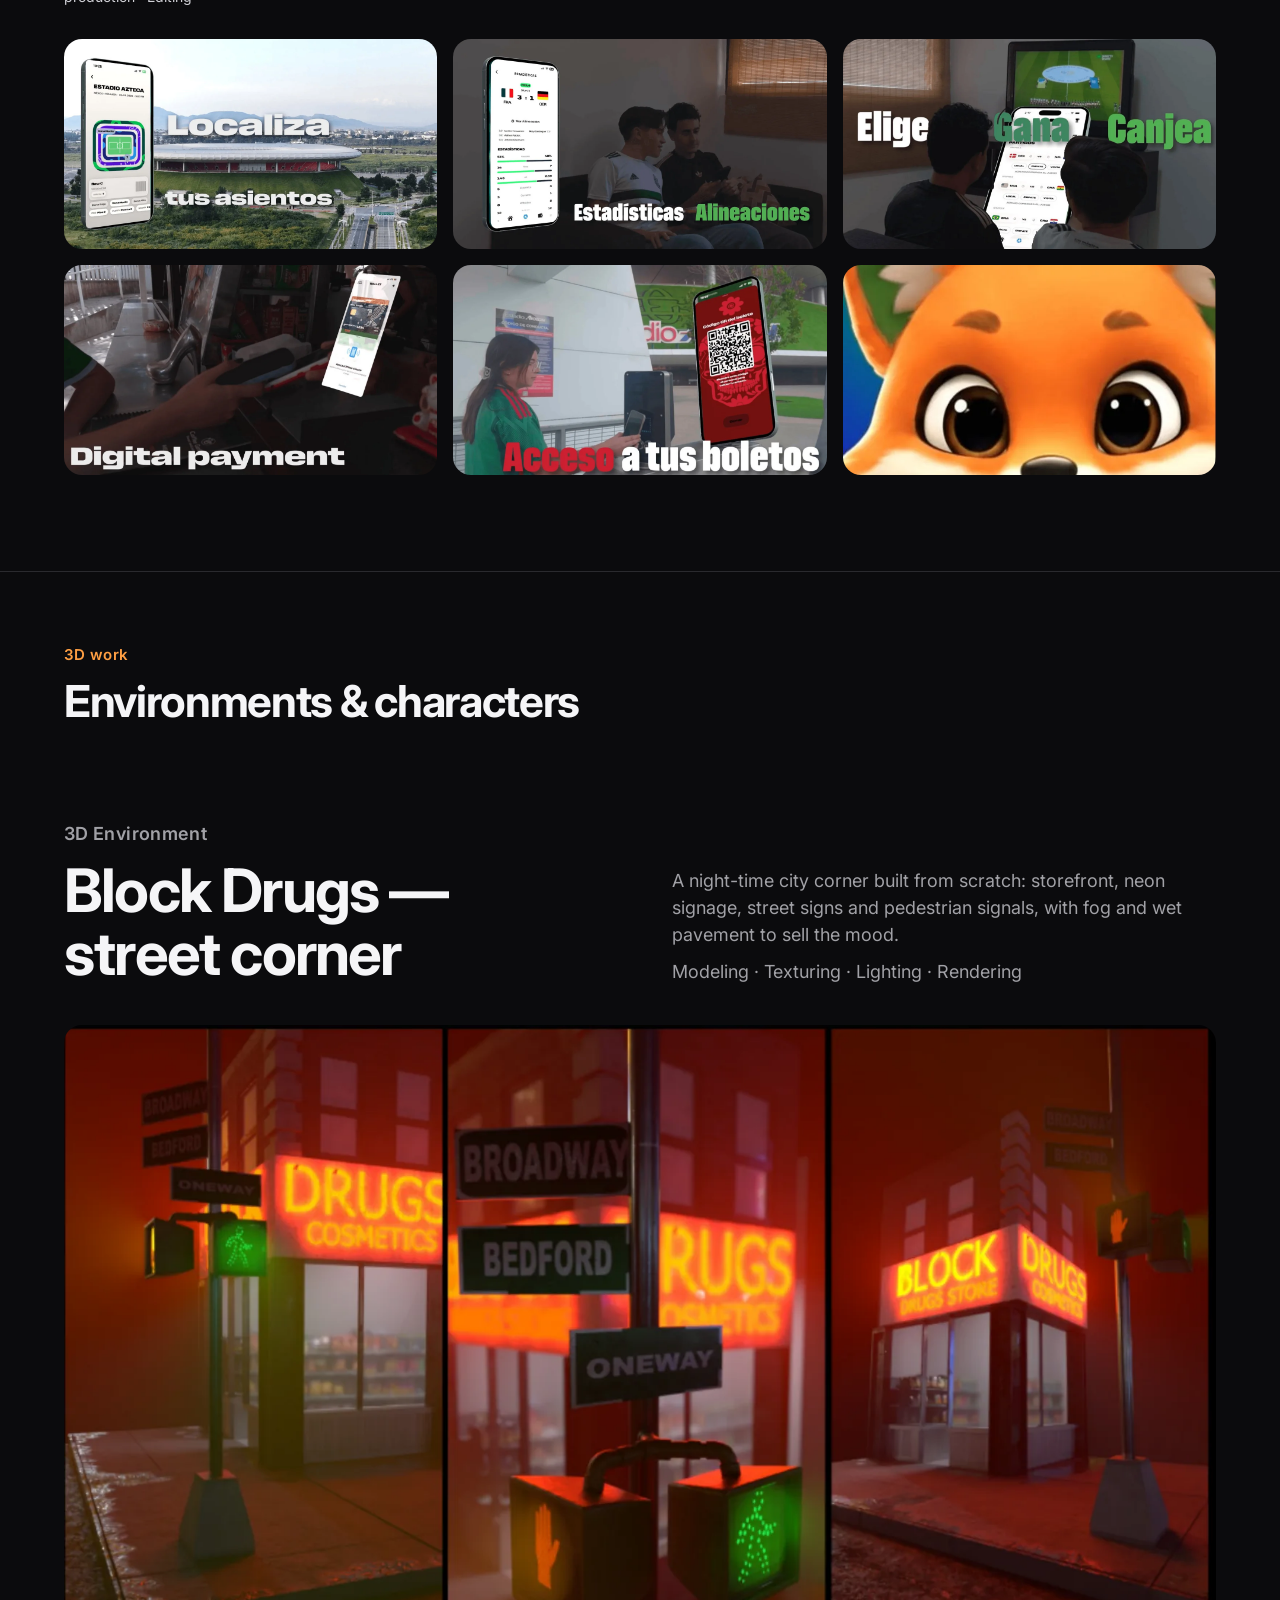
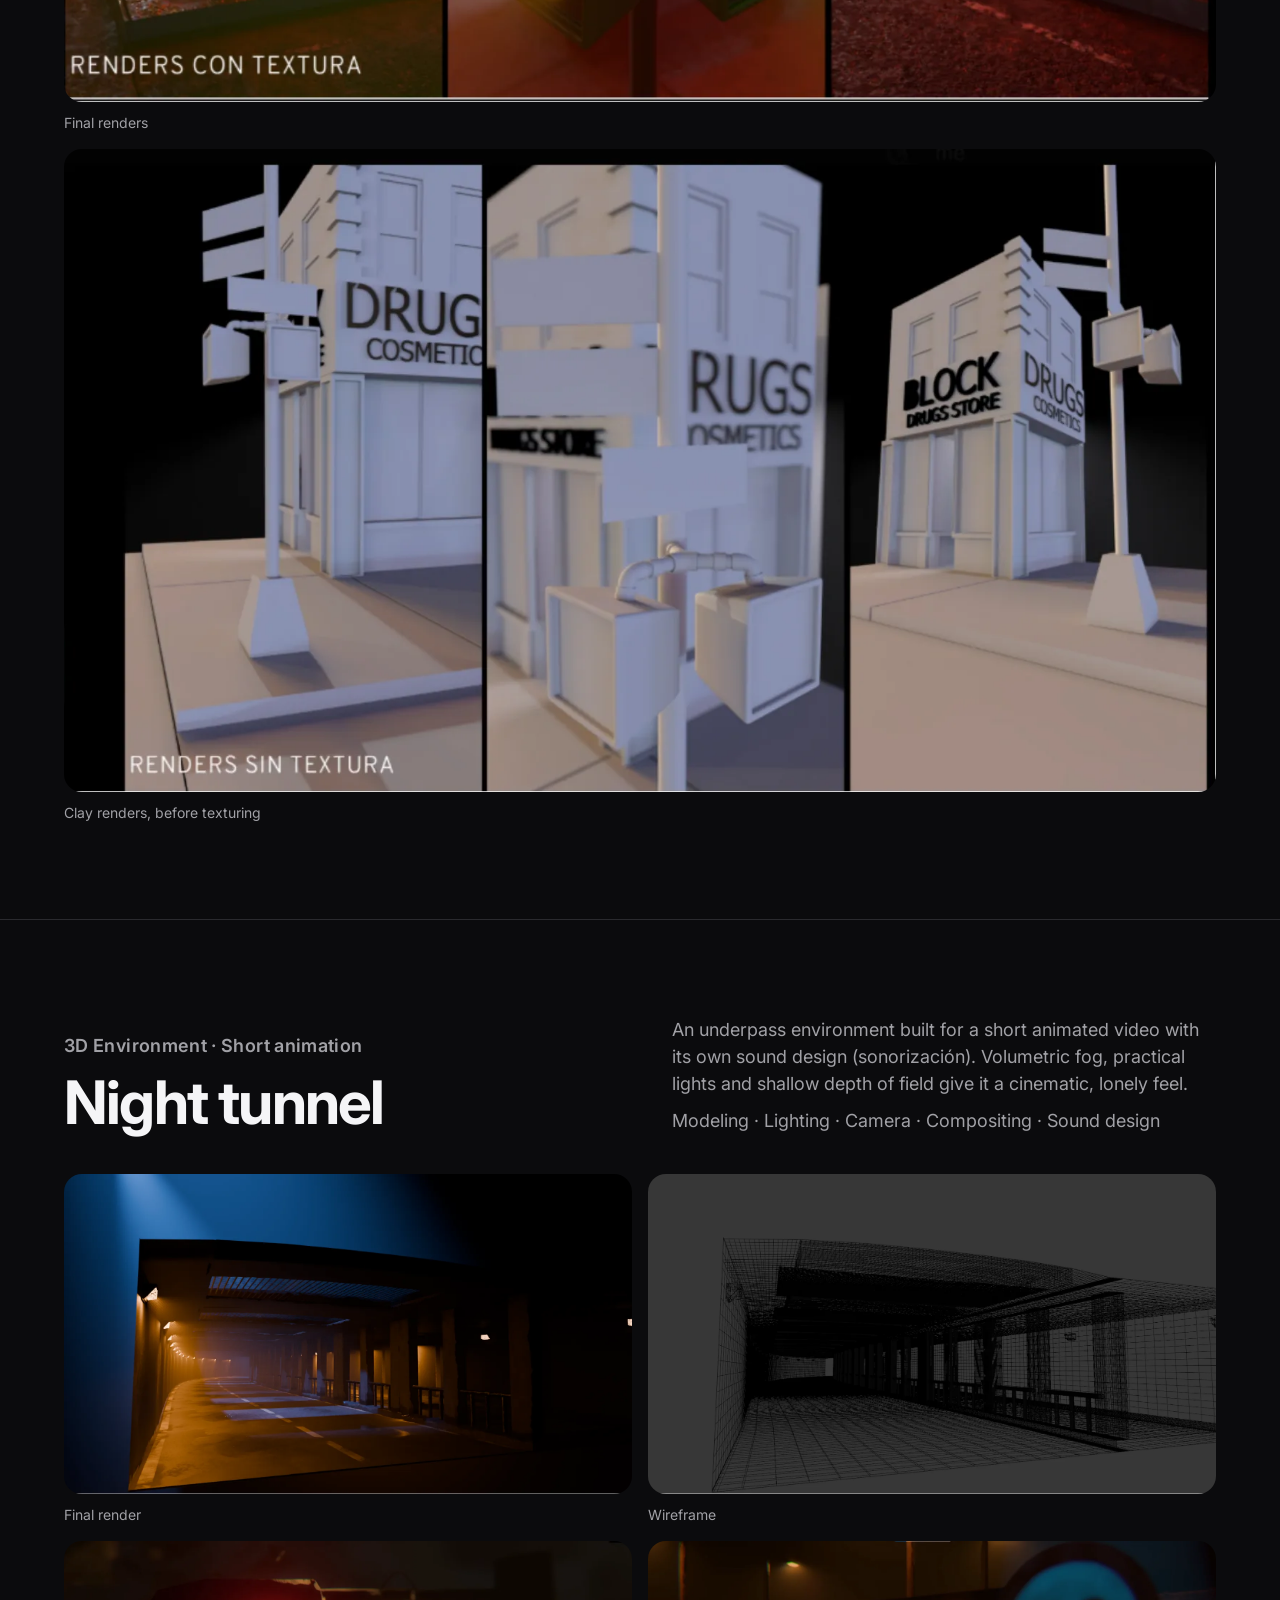
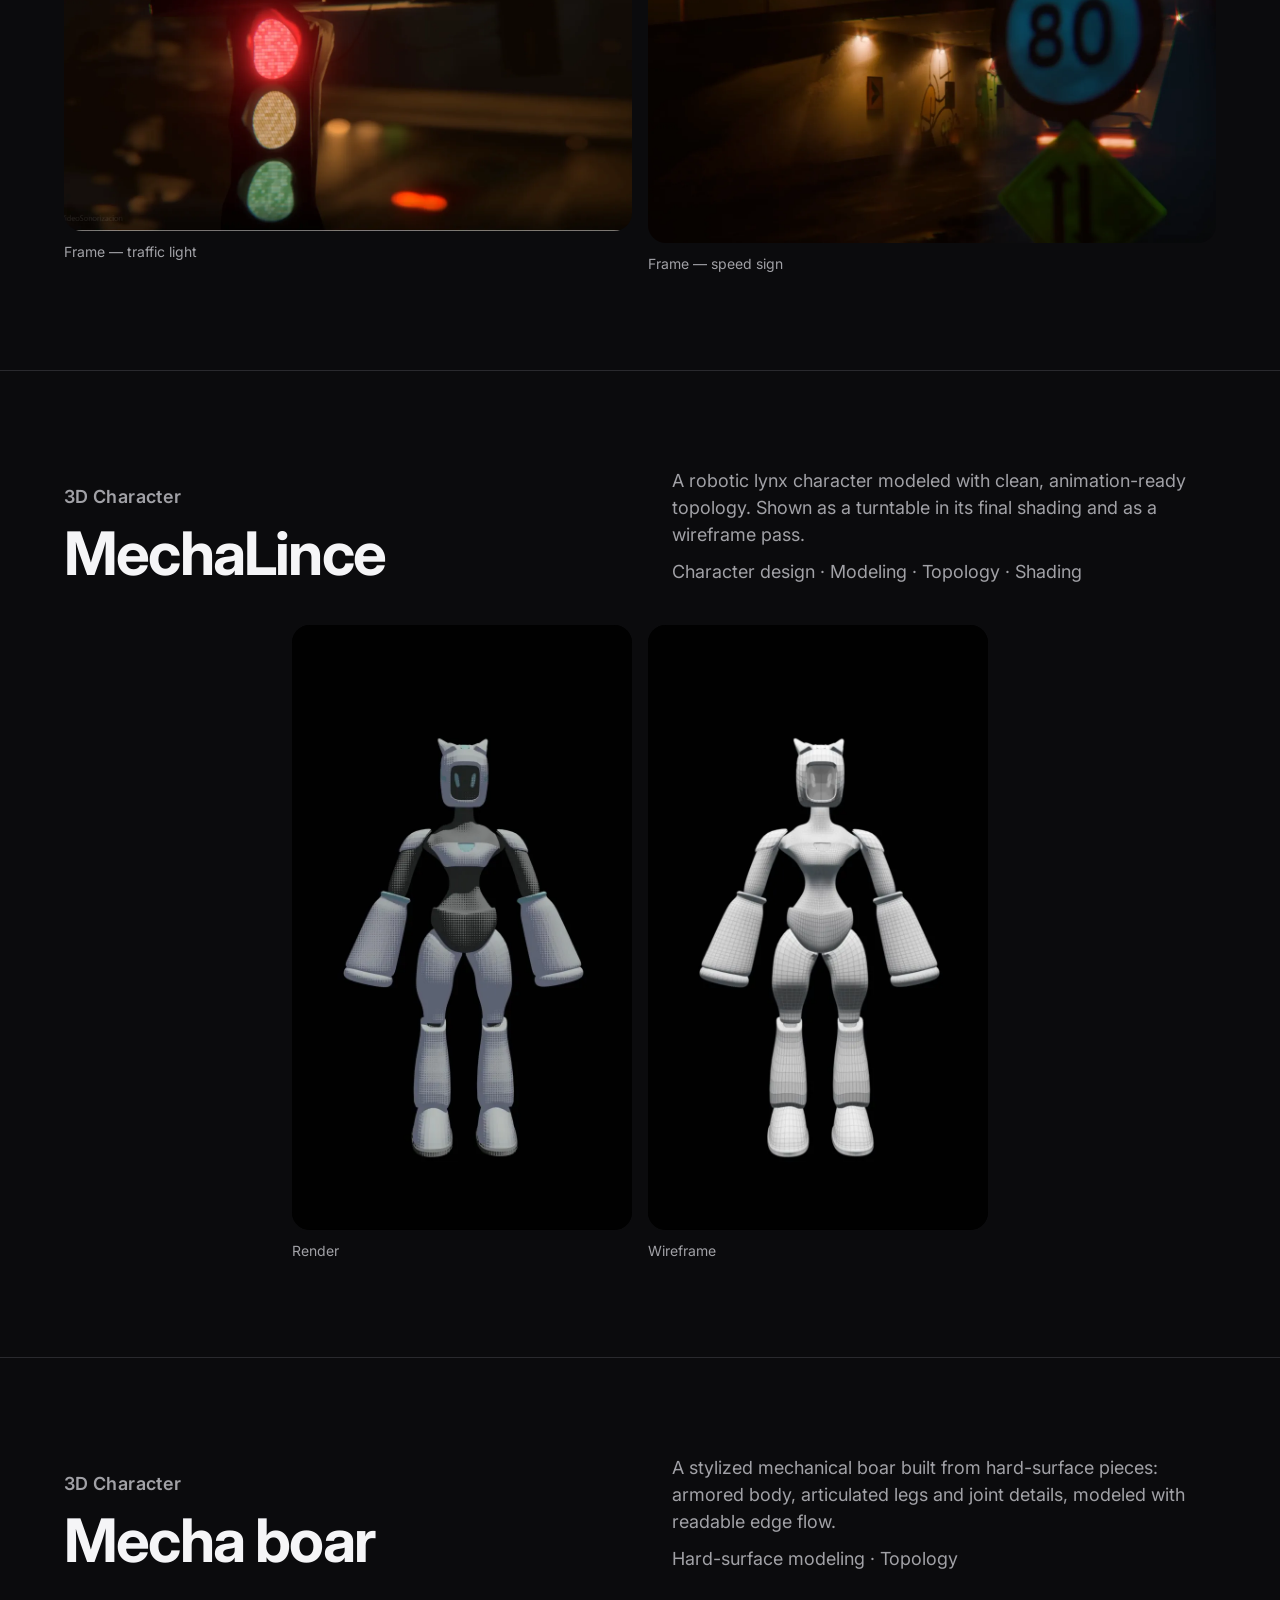
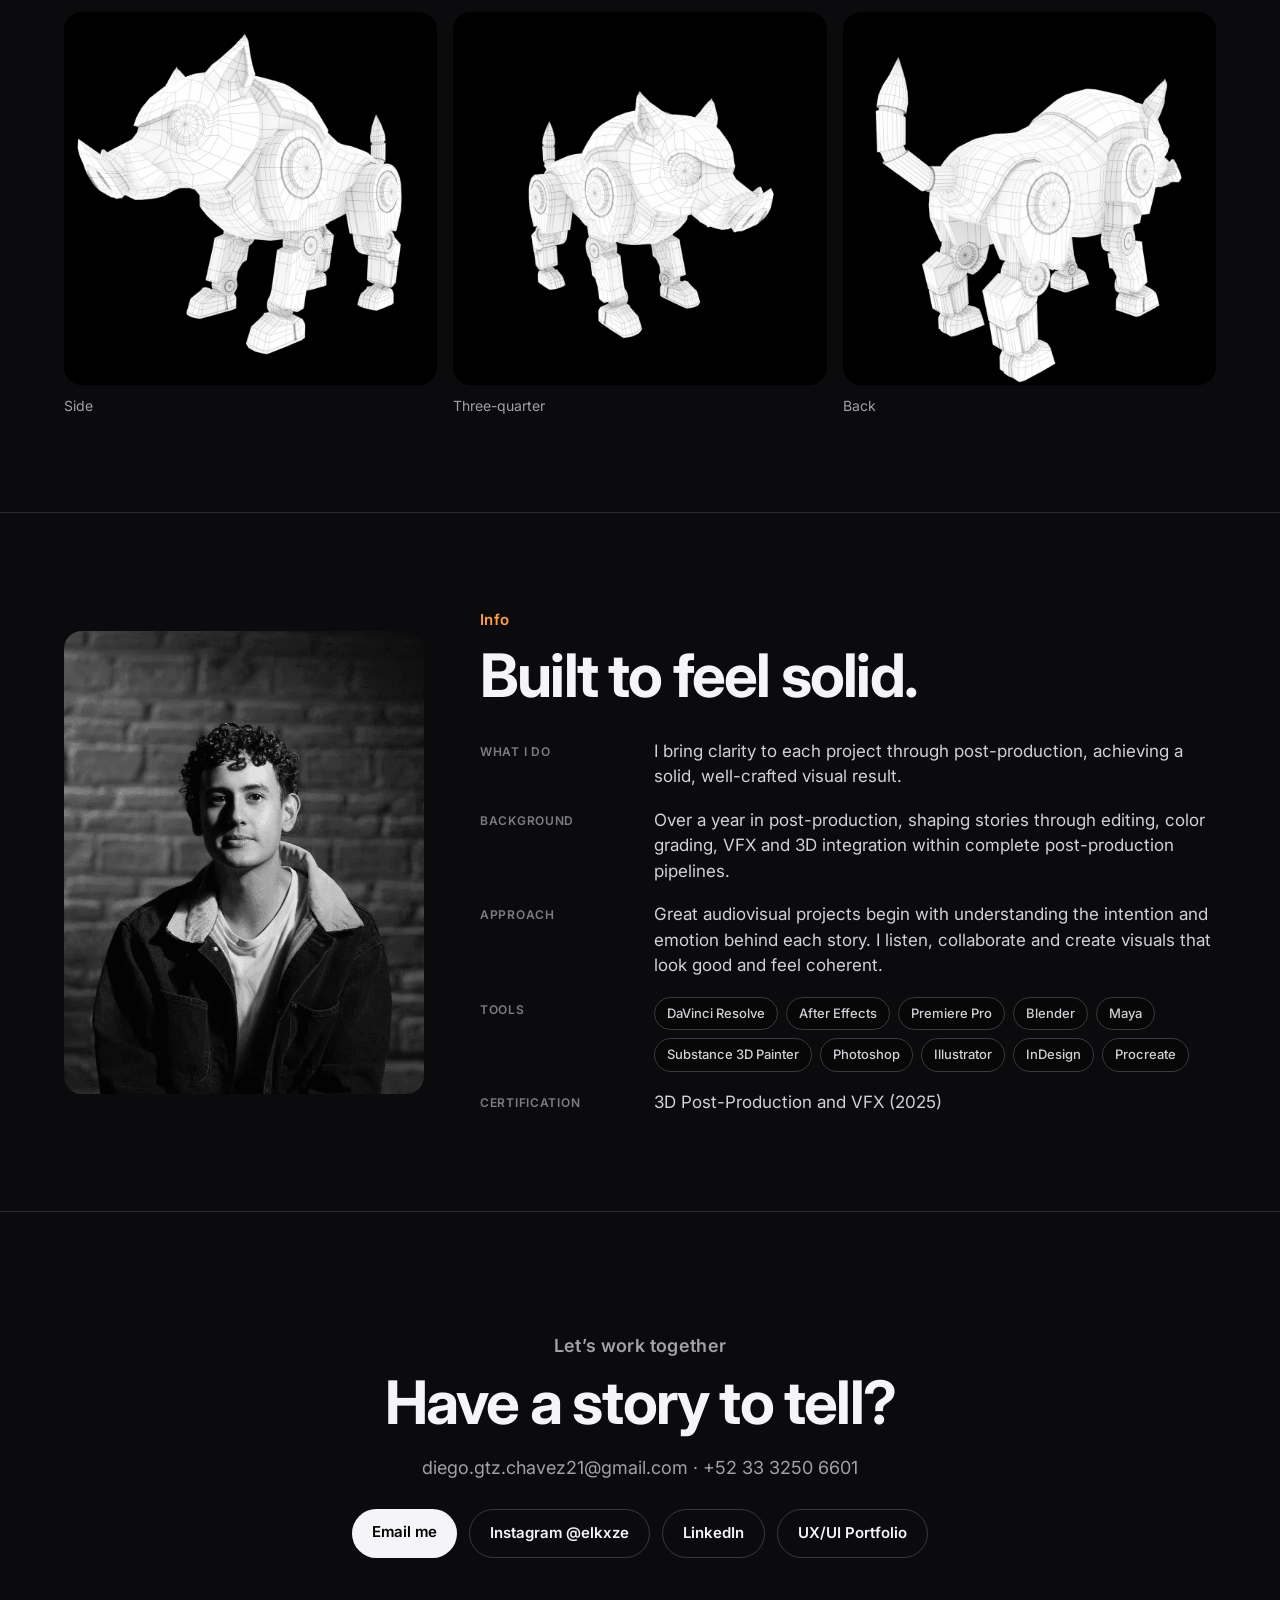
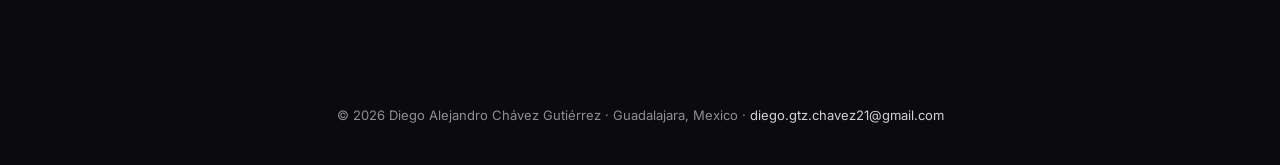
==== commit dddc6455: "Add film projects to audiovisual portfolio" ====
--- a/audiovisual/index.html
+++ b/audiovisual/index.html
@@ -4,15 +4,15 @@
 <meta charset="utf-8">
 <meta name="viewport" content="width=device-width, initial-scale=1">
 <title>Diego Chávez — Audiovisual & 3D Portfolio</title>
-<meta name="description" content="Audiovisual and 3D work by Diego Chávez: 3D environments, character modeling, cinematography, post-production and VFX. Guadalajara, Mexico.">
+<meta name="description" content="Audiovisual and 3D work by Diego Chávez: cinematography, post-production, color grading, VFX and 3D. Guadalajara, Mexico.">
 <meta property="og:title" content="Diego Chávez — Audiovisual & 3D Portfolio">
-<meta property="og:description" content="3D · Cinematography · Post-production · VFX · Guadalajara, Mexico">
-<meta property="og:image" content="media/tunnel-render.webp">
+<meta property="og:description" content="Post-production · Color grading · Cinematography · VFX · 3D · Guadalajara, Mexico">
+<meta property="og:image" content="media/tetris-4.webp">
 <meta name="theme-color" content="#0b0b0d">
 <link rel="preconnect" href="https://fonts.googleapis.com"><link rel="preconnect" href="https://fonts.gstatic.com" crossorigin>
 <link href="https://fonts.googleapis.com/css2?family=Inter:wght@400..800&display=swap" rel="stylesheet">
 <style>
-:root{--bg:#0b0b0d;--card:#151517;--line:#2a2a2e;--text:#f5f5f7;--muted:#a1a1a6;--dim:#6e6e73;--accent:#ff9f43;--blue:#2997ff}
+:root{--bg:#0b0b0d;--card:#151517;--line:#2a2a2e;--text:#f5f5f7;--muted:#a1a1a6;--dim:#7c7c82;--accent:#ff9f43}
 *{margin:0;padding:0;box-sizing:border-box}
 html{scroll-behavior:smooth}
 body{background:var(--bg);color:var(--text);font-family:Inter,-apple-system,BlinkMacSystemFont,'Segoe UI',sans-serif;-webkit-font-smoothing:antialiased;line-height:1.5}
@@ -23,7 +23,7 @@
 .top nav{display:flex;gap:18px;flex-wrap:wrap}
 .top nav a{color:#d1d1d6}.top nav a:hover{color:#fff}
 .wrap{max-width:1200px;margin:0 auto;padding:0 24px}
-.hero{min-height:78vh;display:flex;flex-direction:column;justify-content:flex-end;padding:120px 0 72px;background:linear-gradient(180deg,rgba(11,11,13,0) 0%,rgba(11,11,13,.55) 55%,var(--bg) 100%),url(media/tunnel-render.webp) center/cover no-repeat}
+.hero{min-height:78vh;display:flex;flex-direction:column;justify-content:flex-end;padding:120px 0 72px;background:linear-gradient(180deg,rgba(11,11,13,.1) 0%,rgba(11,11,13,.6) 55%,var(--bg) 100%),url(media/tetris-4.webp) center 30%/cover no-repeat}
 .eyebrow{font-size:15px;font-weight:600;color:var(--accent);letter-spacing:.02em;margin-bottom:12px}
 h1{font-size:clamp(44px,8vw,104px);font-weight:800;letter-spacing:-.04em;line-height:1}
 .hero p{font-size:clamp(18px,2.2vw,24px);color:#d1d1d6;max-width:720px;margin-top:20px}
@@ -34,42 +34,151 @@
 h2{font-size:clamp(34px,5vw,60px);font-weight:700;letter-spacing:-.03em;line-height:1.05}
 .head p{color:var(--muted);font-size:18px}
 .meta{font-size:14px;color:var(--dim);margin-top:10px}
+.divider{padding:72px 0 0;border-top:1px solid var(--line)}
+.divider h2{font-size:clamp(28px,4vw,44px)}
 .grid{display:grid;gap:16px}
-.g2{grid-template-columns:1fr 1fr}.g3{grid-template-columns:repeat(3,1fr)}
+.g2{grid-template-columns:1fr 1fr}.g3{grid-template-columns:repeat(3,1fr)}.g4{grid-template-columns:repeat(4,1fr)}
 figure{display:flex;flex-direction:column;gap:10px}
 figcaption{font-size:14px;color:var(--muted)}
+.still img{aspect-ratio:16/9;object-fit:cover}
+.works{display:grid;grid-template-columns:repeat(4,1fr);gap:16px}
+.work{display:flex;flex-direction:column;gap:10px}
+.work img{aspect-ratio:677/962;object-fit:cover;transition:transform .3s}
+.work:hover img{transform:scale(1.02)}
+.work b{font-size:18px}.work span{font-size:13px;color:var(--muted)}
+.player{position:relative;display:block;width:100%;aspect-ratio:16/9;border:0;border-radius:18px;overflow:hidden;background:#000;cursor:pointer;padding:0;color:inherit;font:inherit}
+.player img{position:absolute;inset:0;width:100%;height:100%;object-fit:cover;border-radius:0;transition:transform .4s,opacity .3s;opacity:.85}
+.player:hover img{transform:scale(1.02);opacity:1}
+.player .play{position:absolute;left:50%;top:50%;transform:translate(-50%,-50%);display:flex;align-items:center;gap:12px;background:#fff;color:#000;border-radius:999px;padding:12px 22px 12px 14px;font-size:15px;font-weight:600;box-shadow:0 10px 30px rgba(0,0,0,.45);white-space:nowrap}
+.player .play i{width:30px;height:30px;border-radius:50%;background:#000;position:relative;flex-shrink:0}
+.player .play i::after{content:"";position:absolute;left:12px;top:9px;border-left:10px solid #fff;border-top:6px solid transparent;border-bottom:6px solid transparent}
+.player iframe{position:absolute;inset:0;width:100%;height:100%;border:0}
+.info{display:grid;grid-template-columns:220px 1fr;gap:40px;margin:32px 0}
+.facts{display:flex;flex-direction:column;gap:14px;font-size:14px}
+.facts dt{color:var(--dim);font-size:12px;font-weight:600;letter-spacing:.06em;text-transform:uppercase}
+.facts dd{color:#d1d1d6}
+.info .desc p{font-size:18px;color:#d1d1d6}
+.info .role{margin-top:18px;font-size:15px;color:var(--accent);font-weight:600}
 .vert{display:grid;grid-template-columns:repeat(2,minmax(0,340px));gap:16px;justify-content:center}
-.cards{display:grid;grid-template-columns:repeat(3,1fr);gap:16px}
-.card{background:var(--card);border:1px solid var(--line);border-radius:22px;padding:28px;display:flex;flex-direction:column;gap:12px}
-.card .role{font-size:13px;font-weight:600;color:var(--accent)}
-.card h3{font-size:24px;font-weight:700;letter-spacing:-.01em;line-height:1.2}
-.card p{color:var(--muted);font-size:15px}
-.card .when{font-size:13px;color:var(--dim);margin-top:auto}
+.about{display:grid;grid-template-columns:360px 1fr;gap:56px;align-items:center}
+.about img{filter:grayscale(1);aspect-ratio:699/899;object-fit:cover}
+.about dl{display:grid;grid-template-columns:150px 1fr;gap:18px 24px}
+.about dt{color:var(--dim);font-size:12px;font-weight:600;letter-spacing:.06em;text-transform:uppercase;padding-top:4px}
+.about dd{color:#d1d1d6;font-size:17px}
+.chips{display:flex;flex-wrap:wrap;gap:8px}
 .cta{text-align:center;padding:120px 0}
 .cta h2{margin-bottom:20px}
 .cta p{color:var(--muted);font-size:18px}
 .cta .links{display:flex;gap:12px;justify-content:center;flex-wrap:wrap;margin-top:28px}
-.btn{font-size:15px;font-weight:600;padding:12px 20px;border-radius:999px;background:var(--text);color:#000}
+.btn{display:inline-block;font-size:15px;font-weight:600;padding:12px 20px;border-radius:999px;background:var(--text);color:#000}
 .btn.ghost{background:transparent;color:var(--text);border:1px solid #3a3a3e}
 footer{color:#8e8e93;text-align:center;font-size:13px;padding:28px 16px 40px}
 footer a{color:#d1d1d6}
-@media (max-width:860px){.head,.g2,.g3,.cards{grid-template-columns:1fr}.head{gap:16px}section{padding:72px 0}}
-@media (max-width:640px){.top{font-size:12px;padding:10px 14px}.top nav{gap:12px}.top nav a:nth-child(n+3){display:none}.wrap{padding:0 16px}.vert{grid-template-columns:1fr 1fr;gap:10px}}
+@media (max-width:860px){.head,.g2,.g3,.info,.about{grid-template-columns:1fr}.g4,.works{grid-template-columns:1fr 1fr}.head{gap:16px}section{padding:72px 0}.info{gap:24px}.facts{flex-direction:row;flex-wrap:wrap;gap:16px 28px}.about img{max-width:320px}.about dl{grid-template-columns:1fr;gap:6px}.about dd{margin-bottom:12px}}
+@media (max-width:640px){.top{font-size:12px;padding:10px 14px}.top nav{gap:12px}.top nav a:nth-child(n+3){display:none}.wrap{padding:0 16px}.vert{grid-template-columns:1fr 1fr;gap:10px}.player .play{font-size:13px;padding:10px 16px 10px 10px}}
 </style>
 </head>
 <body>
 <header class="top"><b>Diego Chávez · Audiovisual & 3D</b>
-<nav><a href="../">UX/UI Portfolio</a><a href="#contact">Contact</a><a href="https://www.linkedin.com/in/diego-cha" target="_blank" rel="noopener">LinkedIn</a><a href="mailto:diego.gtz.chavez21@gmail.com">Email</a></nav></header>
+<nav><a href="../">UX/UI Portfolio</a><a href="#contact">Contact</a><a href="https://www.instagram.com/elkxze" target="_blank" rel="noopener">Instagram</a><a href="https://www.linkedin.com/in/diego-cha" target="_blank" rel="noopener">LinkedIn</a></nav></header>
 
 <main>
 <div class="hero"><div class="wrap">
   <p class="eyebrow">Audiovisual & 3D Portfolio · 2026</p>
   <h1>Diego Chávez</h1>
-  <p>3D environments, characters, cinematography and post-production. I build worlds, light them and tell stories with them.</p>
-  <div class="tags"><span class="tag">3D modeling</span><span class="tag">Lighting & rendering</span><span class="tag">Cinematography</span><span class="tag">Post-production</span><span class="tag">VFX</span><span class="tag">Sound design</span></div>
+  <p>Post-producer from Guadalajara. I shape stories through cinematography, editing, color grading, VFX and 3D.</p>
+  <div class="tags"><span class="tag">Color grading</span><span class="tag">Cinematography</span><span class="tag">Post-production</span><span class="tag">VFX</span><span class="tag">Video editing</span><span class="tag">3D</span></div>
 </div></div>
 
-<section id="corner"><div class="wrap">
+<section id="works"><div class="wrap">
+  <div class="head">
+    <div><p class="eyebrow">Selected works</p><h2>Films & commercials</h2></div>
+    <div><p>Four productions from 2025: two short films and two commercials. Tap any one to watch.</p></div>
+  </div>
+  <div class="works">
+    <a class="work" href="#tetris"><img src="media/tetris-cover.webp" alt="Tetris short film still"><b>Tetris</b><span>Short film</span></a>
+    <a class="work" href="#prozan"><img src="media/prozan-cover.webp" alt="Prozan commercial still"><b>Prozan</b><span>Stop-motion commercial</span></a>
+    <a class="work" href="#archivo"><img src="media/archivo-cover.webp" alt="Archivo Mental short film still"><b>Archivo Mental</b><span>Short film</span></a>
+    <a class="work" href="#kicko"><img src="media/kicko-cover.webp" alt="Kicko app commercial still"><b>Kicko</b><span>App commercial</span></a>
+  </div>
+</div></section>
+
+<section id="tetris"><div class="wrap">
+  <div class="head">
+    <div><p class="eyebrow">01 · Short film</p><h2>Tetris</h2></div>
+    <div><p>When the game invades reality.</p></div>
+  </div>
+  <button class="player" data-yt="qRwdSsEic84" aria-label="Play Tetris on YouTube"><img src="media/tetris-1.webp" alt=""><span class="play"><i></i>Watch the film</span></button>
+  <div class="info">
+    <dl class="facts"><div><dt>Client</dt><dd>Kalypso</dd></div><div><dt>Year</dt><dd>2025</dd></div><div><dt>Location</dt><dd>Jalisco, Mexico</dd></div><div><dt>Services</dt><dd>Post-production · Photography · Editing · Color</dd></div></dl>
+    <div class="desc"><p>A fictional short film where a person discovers a forgotten arcade machine at home, and as they play, the aesthetics and logic of Tetris begin to invade the real world. I directed the project from start to finish — from concept and planning to on-set execution — while also handling cinematography, VFX supervision and editing, crafting a progressively immersive experience driven by geometry, light and the tension of breaking an impossible high score.</p><p class="role">Director · DP · VFX supervisor · Editor</p></div>
+  </div>
+  <div class="grid g3 still">
+    <img src="media/tetris-2.webp" alt="Tetris still: face lit by falling blocks" loading="lazy">
+    <img src="media/tetris-3.webp" alt="Tetris still: silhouette in front of the arcade" loading="lazy">
+    <img src="media/tetris-4.webp" alt="Tetris still: close-up in cyan light" loading="lazy">
+  </div>
+</div></section>
+
+<section id="prozan"><div class="wrap">
+  <div class="head">
+    <div><p class="eyebrow">02 · Stop-motion commercial</p><h2>Prozan</h2></div>
+    <div><p>Premium supplements to enhance your wellness, health and beauty from within.</p></div>
+  </div>
+  <a class="player" href="https://www.instagram.com/reel/DTyen1iDgee/" target="_blank" rel="noopener" aria-label="Watch Prozan on Instagram"><img src="media/prozan-1.webp" alt=""><span class="play"><i></i>Watch on Instagram</span></a>
+  <div class="info">
+    <dl class="facts"><div><dt>Client</dt><dd>Prozan</dd></div><div><dt>Year</dt><dd>2025</dd></div><div><dt>Location</dt><dd>Jalisco, Mexico · Remote</dd></div><div><dt>Services</dt><dd>Post-production · Color grading</dd></div></dl>
+    <div class="desc"><p>Prozan, a brand focused on nutritious products with a variety of flavors, commissioned a stop-motion commercial to communicate its benefits. The project showcased the brand’s attributes through frame-by-frame animation, emphasizing texture, rhythm and product clarity. I handled green-screen cleanup and the removal of animation rigs, as well as the final color grade to unify the look, highlight the food and make the nutrients and flavors more appealing.</p><p class="role">Green screen & rig removal · Colorist</p></div>
+  </div>
+  <div class="grid g2 still">
+    <img src="media/prozan-2.webp" alt="Prozan still: chocolate bar on kitchen counter" loading="lazy">
+    <img src="media/prozan-3.webp" alt="Prozan still: coffee beans forming a circle" loading="lazy">
+    <img src="media/prozan-4.webp" alt="Prozan still: product bags on wood" loading="lazy">
+    <img src="media/prozan-5.webp" alt="Prozan still: single product bag on wood" loading="lazy">
+  </div>
+</div></section>
+
+<section id="archivo"><div class="wrap">
+  <div class="head">
+    <div><p class="eyebrow">03 · Short film</p><h2>Archivo Mental</h2></div>
+    <div><p>The day a thought couldn’t be filed.</p></div>
+  </div>
+  <button class="player" data-yt="612TWbVxb_4" aria-label="Play Archivo Mental on YouTube"><img src="media/archivo-1.webp" alt=""><span class="play"><i></i>Watch the film</span></button>
+  <div class="info">
+    <dl class="facts"><div><dt>Client</dt><dd>Personal</dd></div><div><dt>Year</dt><dd>2025</dd></div><div><dt>Location</dt><dd>Jalisco, Mexico</dd></div><div><dt>Services</dt><dd>Post-production · Color · Photography · Editing</dd></div></dl>
+    <div class="desc"><p>I was invited to develop the visual concept for a short film that depicts the mind as an internal office where thoughts are received and organized. I built a cinematic approach focused on visual storytelling and the emotional progression of the narrative, working as director of photography, editor, colorist, VFX artist and 3D modeling and texturing lead — designing the look, lighting, editing rhythm and color to support the dramatic arc until a thought triggers an anxiety episode and breaks the system’s order.</p><p class="role">DP · Editor · Colorist · VFX · 3D lead</p></div>
+  </div>
+  <div class="grid g2 still">
+    <img src="media/archivo-2.webp" alt="Archivo Mental still: papers in orange light" loading="lazy">
+    <img src="media/archivo-3.webp" alt="Archivo Mental still: 3D filing cabinet detail" loading="lazy">
+    <img src="media/archivo-4.webp" alt="Archivo Mental still: chalkboard reading Días sin sobrepensar" loading="lazy">
+    <figure><img src="media/archivo-5.webp" alt="Archivo Mental behind the scenes on green screen" loading="lazy"><figcaption>Behind the scenes — green screen</figcaption></figure>
+  </div>
+</div></section>
+
+<section id="kicko"><div class="wrap">
+  <div class="head">
+    <div><p class="eyebrow">04 · App commercial</p><h2>Kicko</h2></div>
+    <div><p>Your partner for every play, every match, every day.</p></div>
+  </div>
+  <button class="player" data-yt="gFcXncRQ12I" aria-label="Play Kicko commercial on YouTube"><img src="media/kicko-1.webp" alt=""><span class="play"><i></i>Watch the commercial</span></button>
+  <div class="info">
+    <dl class="facts"><div><dt>Client</dt><dd>ENACTUS</dd></div><div><dt>Year</dt><dd>2025</dd></div><div><dt>Location</dt><dd>Jalisco, Mexico</dd></div><div><dt>Services</dt><dd>Photography · Color · Post-production · Editing</dd></div></dl>
+    <div class="desc"><p>Kicko, a virtual assistant designed to enhance the World Cup experience, entrusted me with creating its commercial. I directed the shoot as cinematographer, developed the motion graphics, handled editing and color grading, and oversaw the overall direction to deliver a cohesive, engaging piece aligned with the app’s personality.</p><p class="role">Director · DP · Motion graphics · Editor · Colorist</p></div>
+  </div>
+  <div class="grid g3 still">
+    <img src="media/kicko-2.webp" alt="Kicko commercial: Localiza tus asientos" loading="lazy">
+    <img src="media/kicko-3.webp" alt="Kicko commercial: Estadísticas y alineaciones" loading="lazy">
+    <img src="media/kicko-4.webp" alt="Kicko commercial: Elige, gana, canjea" loading="lazy">
+    <img src="media/kicko-5.webp" alt="Kicko commercial: Digital payment" loading="lazy">
+    <img src="media/kicko-6.webp" alt="Kicko commercial: Accede a tus boletos" loading="lazy">
+    <img src="media/kicko-cover.webp" alt="Kicko mascot" loading="lazy" style="object-position:50% 30%">
+  </div>
+</div></section>
+
+<div class="divider"><div class="wrap"><p class="eyebrow">3D work</p><h2>Environments & characters</h2></div></div>
+
+<section id="corner" style="border-top:0"><div class="wrap">
   <div class="head">
     <div><p class="eyebrow">3D Environment</p><h2>Block Drugs — street corner</h2></div>
     <div><p>A night-time city corner built from scratch: storefront, neon signage, street signs and pedestrian signals, with fog and wet pavement to sell the mood.</p><p class="meta">Modeling · Texturing · Lighting · Rendering</p></div>
@@ -116,15 +225,20 @@
   </div>
 </div></section>
 
-<section id="film"><div class="wrap">
-  <div class="head">
-    <div><p class="eyebrow">Film & commercial work</p><h2>Behind the camera</h2></div>
-    <div><p>Freelance productions where I led the image, the edit and the effects.</p></div>
-  </div>
-  <div class="cards">
-    <article class="card"><p class="role">Post-producer · Freelance, remote</p><h3>Prozan — stop-motion commercial</h3><p>Post-production of a stop-motion commercial: editing, cleanup and final delivery.</p><p class="when">Nov 2025 – Jan 2026</p></article>
-    <article class="card"><p class="role">Director of Photography & Video Editor</p><h3>ENACTUS — Kicko commercial</h3><p>Cinematography and editing, using generative AI to create some of the shot transitions.</p><p class="when">Commercial</p></article>
-    <article class="card"><p class="role">Director, Cinematographer & VFX Supervisor</p><h3>Kalypso — <i>Tetris</i></h3><p>Directed and shot the short film and supervised its visual effects.</p><p class="when">Short film</p></article>
+<section id="info"><div class="wrap">
+  <div class="about">
+    <img src="media/portrait.webp" alt="Portrait of Diego Chávez" loading="lazy">
+    <div>
+      <p class="eyebrow">Info</p>
+      <h2 style="margin-bottom:32px">Built to feel solid.</h2>
+      <dl>
+        <dt>What I do</dt><dd>I bring clarity to each project through post-production, achieving a solid, well-crafted visual result.</dd>
+        <dt>Background</dt><dd>Over a year in post-production, shaping stories through editing, color grading, VFX and 3D integration within complete post-production pipelines.</dd>
+        <dt>Approach</dt><dd>Great audiovisual projects begin with understanding the intention and emotion behind each story. I listen, collaborate and create visuals that look good and feel coherent.</dd>
+        <dt>Tools</dt><dd class="chips"><span class="tag">DaVinci Resolve</span><span class="tag">After Effects</span><span class="tag">Premiere Pro</span><span class="tag">Blender</span><span class="tag">Maya</span><span class="tag">Substance 3D Painter</span><span class="tag">Photoshop</span><span class="tag">Illustrator</span><span class="tag">InDesign</span><span class="tag">Procreate</span></dd>
+        <dt>Certification</dt><dd>3D Post-Production and VFX (2025)</dd>
+      </dl>
+    </div>
   </div>
 </div></section>
 
@@ -132,9 +246,13 @@
   <p class="eyebrow">Let’s work together</p>
   <h2>Have a story to tell?</h2>
   <p>diego.gtz.chavez21@gmail.com · +52 33 3250 6601</p>
-  <div class="links"><a class="btn" href="mailto:diego.gtz.chavez21@gmail.com">Email me</a><a class="btn ghost" href="https://www.linkedin.com/in/diego-cha" target="_blank" rel="noopener">LinkedIn</a><a class="btn ghost" href="../">UX/UI Portfolio</a></div>
+  <div class="links"><a class="btn" href="mailto:diego.gtz.chavez21@gmail.com">Email me</a><a class="btn ghost" href="https://www.instagram.com/elkxze" target="_blank" rel="noopener">Instagram @elkxze</a><a class="btn ghost" href="https://www.linkedin.com/in/diego-cha" target="_blank" rel="noopener">LinkedIn</a><a class="btn ghost" href="../">UX/UI Portfolio</a></div>
 </div></section>
 </main>
 <footer>© 2026 Diego Alejandro Chávez Gutiérrez · Guadalajara, Mexico · <a href="mailto:diego.gtz.chavez21@gmail.com">diego.gtz.chavez21@gmail.com</a></footer>
+<script>
+document.querySelectorAll('.player[data-yt]').forEach(function(b){b.addEventListener('click',function(){
+var f=document.createElement('iframe');f.src='https://www.youtube-nocookie.com/embed/'+b.dataset.yt+'?autoplay=1&rel=0';f.title=b.getAttribute('aria-label');f.allow='autoplay; encrypted-media; picture-in-picture; fullscreen';f.allowFullscreen=true;var d=document.createElement('div');d.className='player';d.style.cursor='default';d.appendChild(f);b.replaceWith(d);});});
+</script>
 </body>
 </html>
